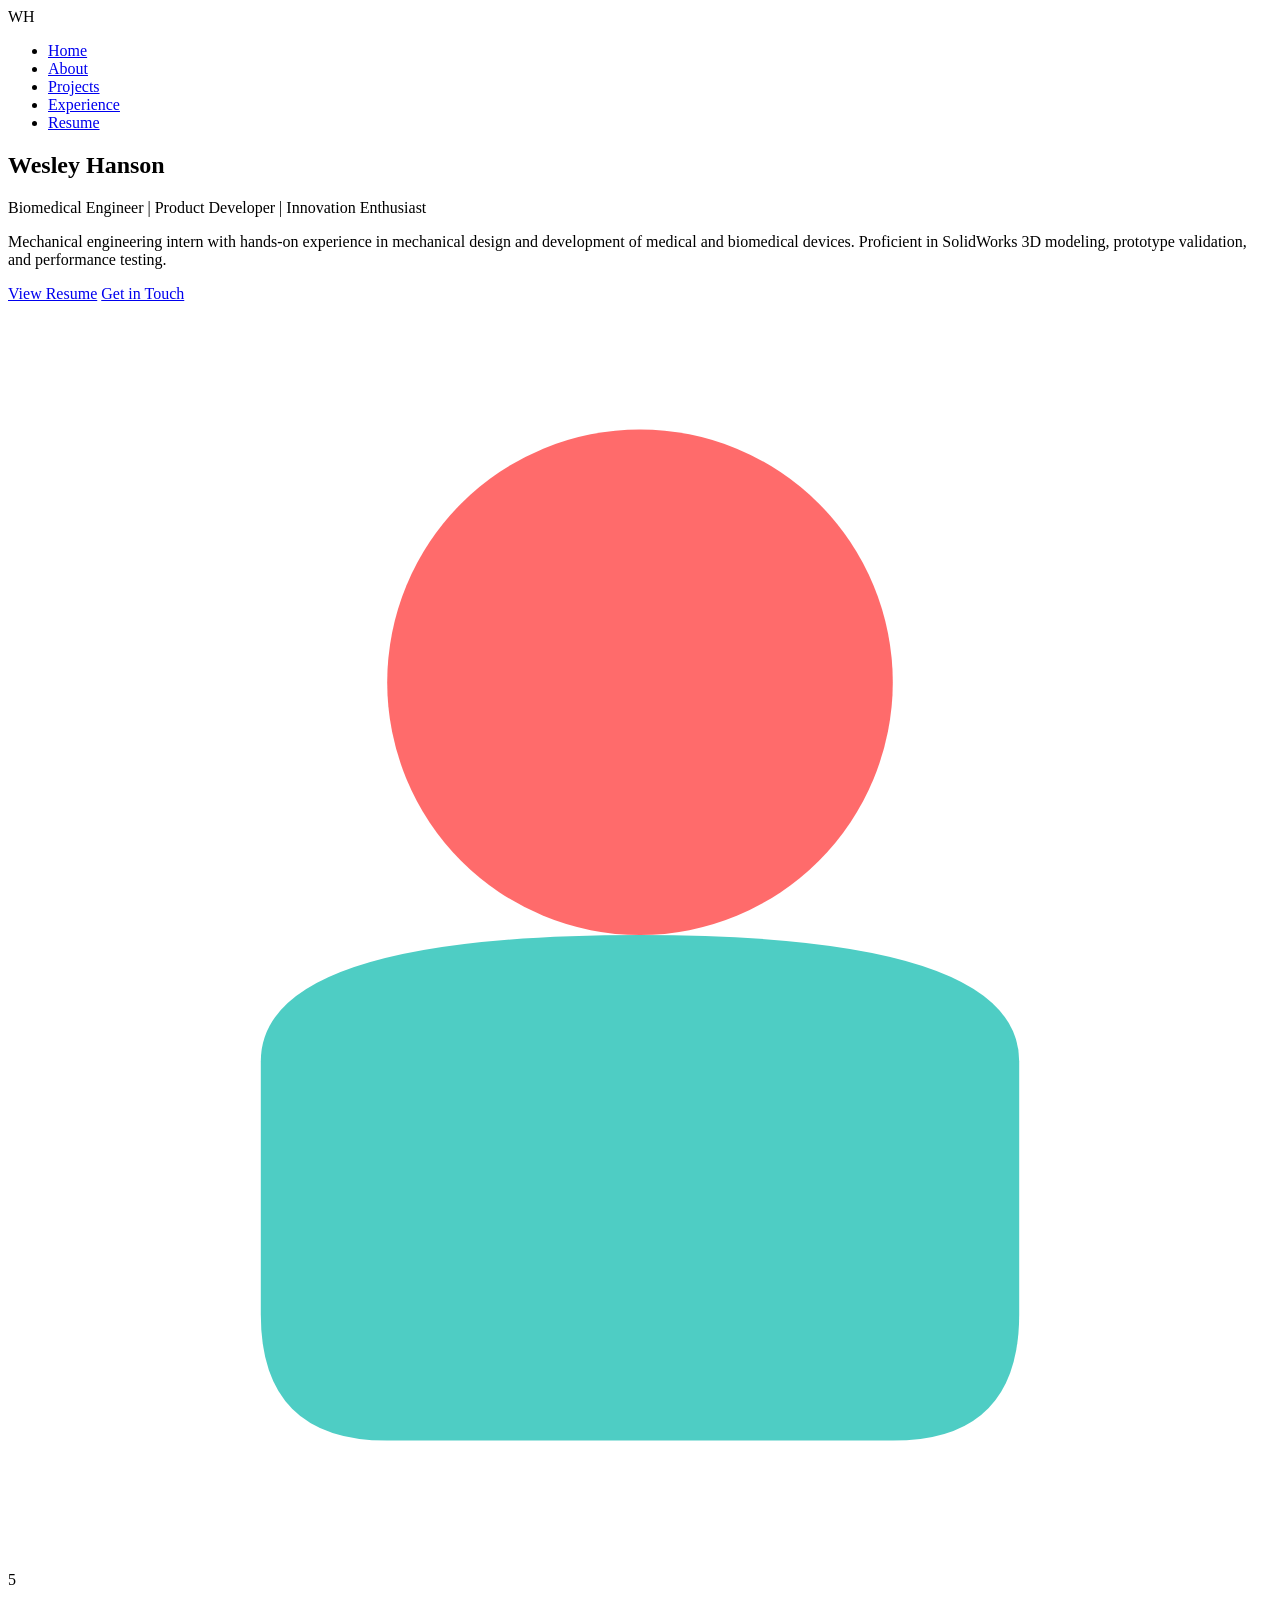
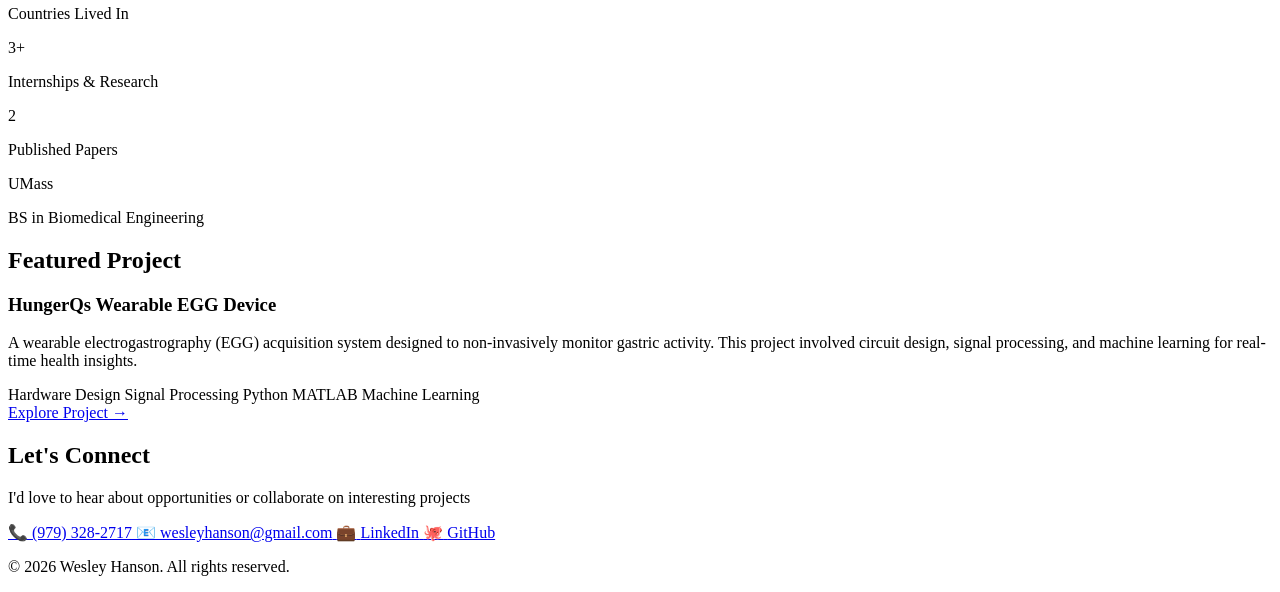
==== index.html @ 4096f437 "Create home page with hero section and featured project" ====
<!DOCTYPE html>
<html lang="en">
<head>
    <meta charset="UTF-8">
    <meta name="viewport" content="width=device-width, initial-scale=1.0">
    <title>Wesley Hanson - Portfolio</title>
    <link rel="stylesheet" href="css/style.css">
</head>
<body>
    <!-- Navigation -->
    <nav class="navbar">
        <div class="container">
            <div class="logo">WH</div>
            <ul class="nav-links">
                <li><a href="index.html" class="active">Home</a></li>
                <li><a href="about.html">About</a></li>
                <li><a href="projects.html">Projects</a></li>
                <li><a href="experience.html">Experience</a></li>
                <li><a href="resume.html">Resume</a></li>
            </ul>
        </div>
    </nav>

    <!-- Hero Section -->
    <section class="hero">
        <div class="container hero-content">
            <div class="hero-text">
                <h1>Wesley Hanson</h1>
                <p class="tagline">Biomedical Engineer | Product Developer | Innovation Enthusiast</p>
                <p class="intro">Mechanical engineering intern with hands-on experience in mechanical design and development of medical and biomedical devices. Proficient in SolidWorks 3D modeling, prototype validation, and performance testing.</p>
                
                <div class="hero-buttons">
                    <a href="resume.html" class="btn btn-primary">View Resume</a>
                    <a href="#contact" class="btn btn-secondary">Get in Touch</a>
                </div>
            </div>
            <div class="hero-image">
                <div class="headshot-placeholder">
                    <svg viewBox="0 0 200 200" xmlns="http://www.w3.org/2000/svg">
                        <circle cx="100" cy="60" r="40" fill="#FF6B6B"/>
                        <path d="M 40 120 Q 40 100 100 100 Q 160 100 160 120 L 160 160 Q 160 180 140 180 L 60 180 Q 40 180 40 160 Z" fill="#4ECDC4"/>
                    </svg>
                </div>
            </div>
        </div>
    </section>

    <!-- Quick Stats -->
    <section class="stats">
        <div class="container">
            <div class="stat-card">
                <div class="stat-number">5</div>
                <p>Countries Lived In</p>
            </div>
            <div class="stat-card">
                <div class="stat-number">3+</div>
                <p>Internships & Research</p>
            </div>
            <div class="stat-card">
                <div class="stat-number">2</div>
                <p>Published Papers</p>
            </div>
            <div class="stat-card">
                <div class="stat-number">UMass</div>
                <p>BS in Biomedical Engineering</p>
            </div>
        </div>
    </section>

    <!-- Featured Project -->
    <section class="featured">
        <div class="container">
            <h2>Featured Project</h2>
            <div class="featured-project">
                <div class="featured-content">
                    <h3>HungerQs Wearable EGG Device</h3>
                    <p>A wearable electrogastrography (EGG) acquisition system designed to non-invasively monitor gastric activity. This project involved circuit design, signal processing, and machine learning for real-time health insights.</p>
                    <div class="tech-stack">
                        <span>Hardware Design</span>
                        <span>Signal Processing</span>
                        <span>Python</span>
                        <span>MATLAB</span>
                        <span>Machine Learning</span>
                    </div>
                    <a href="projects.html#hungerqs" class="btn btn-primary">Explore Project →</a>
                </div>
                <div class="featured-image">
                    <div class="image-placeholder gradient-blue"></div>
                </div>
            </div>
        </div>
    </section>

    <!-- Contact Section -->
    <section class="contact" id="contact">
        <div class="container">
            <h2>Let's Connect</h2>
            <p>I'd love to hear about opportunities or collaborate on interesting projects</p>
            
            <div class="contact-info">
                <a href="tel:+19793282717" class="contact-link">
                    <span class="icon">📞</span>
                    <span>(979) 328-2717</span>
                </a>
                <a href="mailto:wesleyhanson@gmail.com" class="contact-link">
                    <span class="icon">📧</span>
                    <span>wesleyhanson@gmail.com</span>
                </a>
                <a href="https://linkedin.com/in/wesleyhanson" class="contact-link" target="_blank">
                    <span class="icon">💼</span>
                    <span>LinkedIn</span>
                </a>
                <a href="https://github.com/wesleyhanson10" class="contact-link" target="_blank">
                    <span class="icon">🐙</span>
                    <span>GitHub</span>
                </a>
            </div>
        </div>
    </section>

    <!-- Footer -->
    <footer class="footer">
        <div class="container">
            <p>&copy; 2026 Wesley Hanson. All rights reserved.</p>
        </div>
    </footer>

    <script src="js/script.js"></script>
</body>
</html>
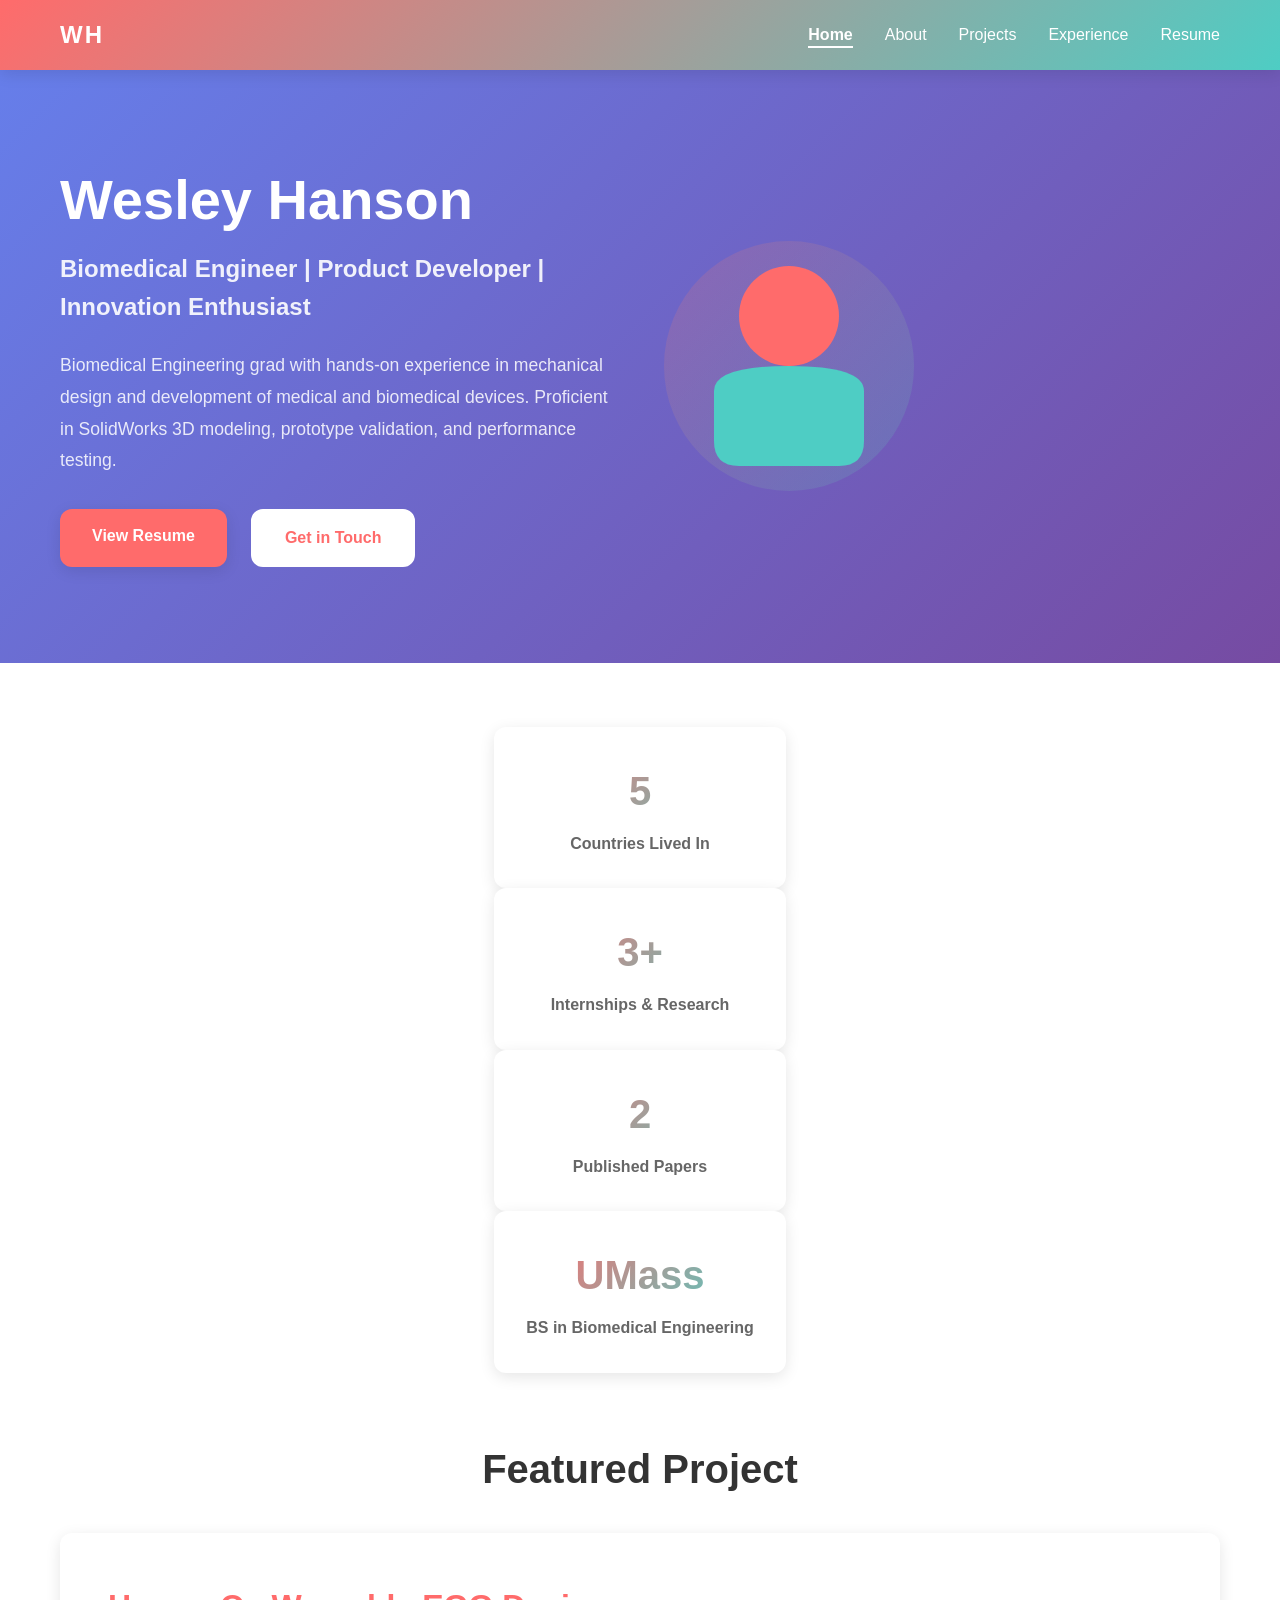
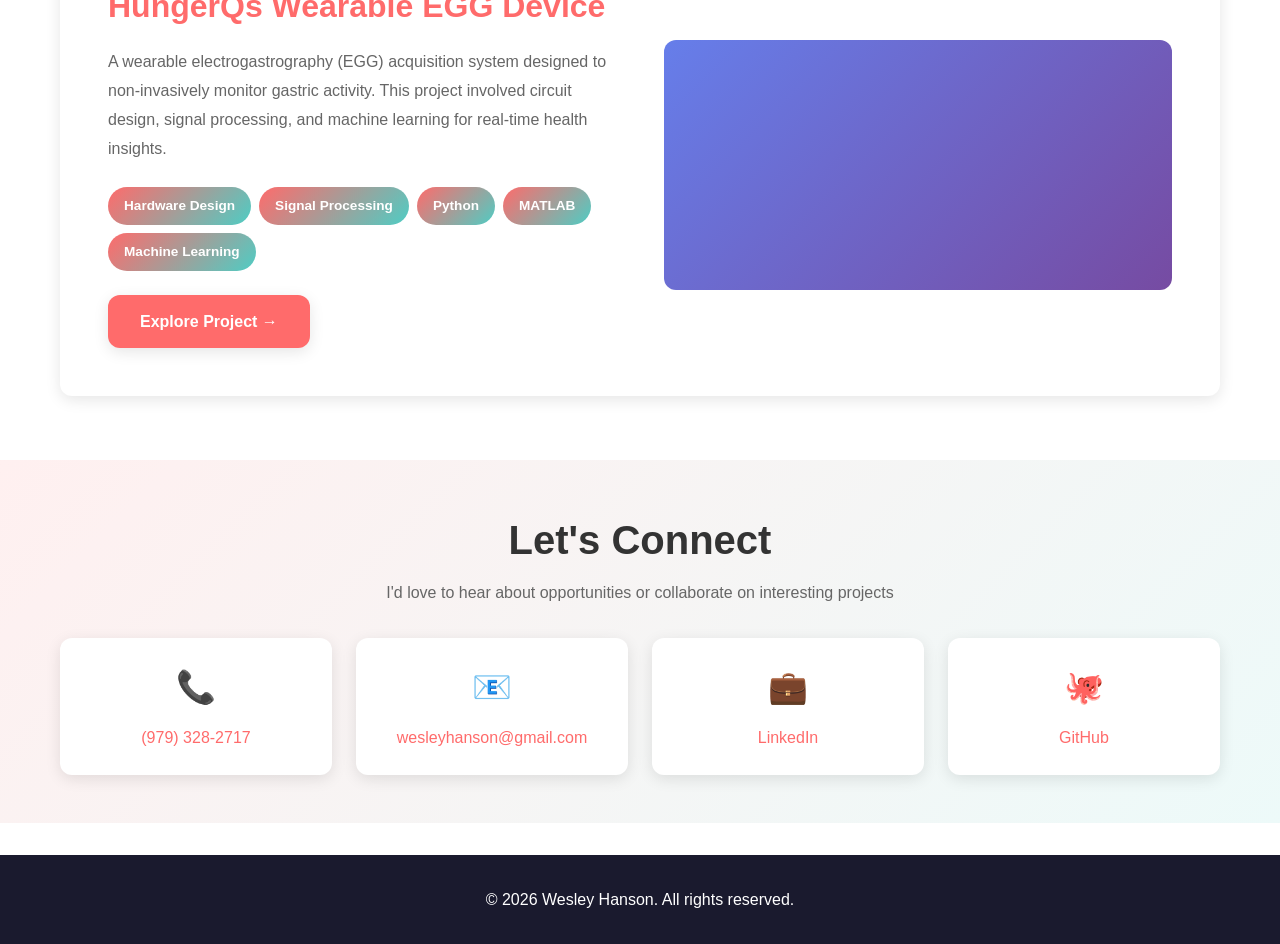
==== commit 8b012685: "Update intro text in index.html" ====
--- a/index.html
+++ b/index.html
@@ -27,7 +27,7 @@
             <div class="hero-text">
                 <h1>Wesley Hanson</h1>
                 <p class="tagline">Biomedical Engineer | Product Developer | Innovation Enthusiast</p>
-                <p class="intro">Mechanical engineering intern with hands-on experience in mechanical design and development of medical and biomedical devices. Proficient in SolidWorks 3D modeling, prototype validation, and performance testing.</p>
+                <p class="intro">Biomedical Engineering grad with hands-on experience in mechanical design and development of medical and biomedical devices. Proficient in SolidWorks 3D modeling, prototype validation, and performance testing.</p>
                 
                 <div class="hero-buttons">
                     <a href="resume.html" class="btn btn-primary">View Resume</a>
@@ -127,4 +127,4 @@
 
     <script src="js/script.js"></script>
 </body>
-</html>+</html>
--- a/css/style.css
+++ b/css/style.css
@@ -0,0 +1,1020 @@
+:root {
+  --primary-color: #FF6B6B;
+  --secondary-color: #4ECDC4;
+  --accent-color: #FFE66D;
+  --dark-bg: #1a1a2e;
+  --light-bg: #f8f9fa;
+  --text-dark: #333;
+  --text-light: #666;
+  --border-radius: 12px;
+  --shadow: 0 4px 15px rgba(0, 0, 0, 0.1);
+  --shadow-hover: 0 8px 25px rgba(0, 0, 0, 0.15);
+}
+
+* {
+  margin: 0;
+  padding: 0;
+  box-sizing: border-box;
+}
+
+html {
+  scroll-behavior: smooth;
+}
+
+body {
+  font-family: 'Segoe UI', Tahoma, Geneva, Verdana, sans-serif;
+  line-height: 1.6;
+  color: var(--text-dark);
+  background-color: #fff;
+}
+
+.container {
+  max-width: 1200px;
+  margin: 0 auto;
+  padding: 0 20px;
+}
+
+/* Navigation */
+.navbar {
+  background: linear-gradient(135deg, var(--primary-color), var(--secondary-color));
+  padding: 1rem 0;
+  position: sticky;
+  top: 0;
+  z-index: 1000;
+  box-shadow: var(--shadow);
+}
+
+.navbar .container {
+  display: flex;
+  justify-content: space-between;
+  align-items: center;
+}
+
+.logo {
+  font-size: 1.5rem;
+  font-weight: bold;
+  color: white;
+  letter-spacing: 2px;
+}
+
+.nav-links {
+  display: flex;
+  list-style: none;
+  gap: 2rem;
+}
+
+.nav-links a {
+  color: white;
+  text-decoration: none;
+  font-weight: 500;
+  transition: opacity 0.3s ease;
+  position: relative;
+}
+
+.nav-links a:hover,
+.nav-links a.active {
+  opacity: 1;
+  font-weight: 600;
+}
+
+.nav-links a::after {
+  content: '';
+  position: absolute;
+  bottom: -5px;
+  left: 0;
+  width: 0;
+  height: 2px;
+  background: white;
+  transition: width 0.3s ease;
+}
+
+.nav-links a.active::after {
+  width: 100%;
+}
+
+.nav-links a:hover::after {
+  width: 100%;
+}
+
+/* Hero Section */
+.hero {
+  background: linear-gradient(135deg, #667eea 0%, #764ba2 100%);
+  color: white;
+  padding: 6rem 0;
+  margin-bottom: 4rem;
+}
+
+.hero-content {
+  display: grid;
+  grid-template-columns: 1fr 1fr;
+  gap: 3rem;
+  align-items: center;
+}
+
+.hero-text h1 {
+  font-size: 3.5rem;
+  margin-bottom: 1rem;
+  font-weight: 700;
+  line-height: 1.2;
+}
+
+.tagline {
+  font-size: 1.5rem;
+  color: rgba(255, 255, 255, 0.9);
+  margin-bottom: 1.5rem;
+  font-weight: 600;
+}
+
+.intro {
+  font-size: 1.1rem;
+  color: rgba(255, 255, 255, 0.85);
+  margin-bottom: 2rem;
+  line-height: 1.8;
+}
+
+.hero-buttons {
+  display: flex;
+  gap: 1.5rem;
+  margin-top: 2rem;
+}
+
+.btn {
+  padding: 0.875rem 2rem;
+  border-radius: var(--border-radius);
+  text-decoration: none;
+  font-weight: 600;
+  transition: all 0.3s ease;
+  border: none;
+  cursor: pointer;
+  display: inline-block;
+  text-align: center;
+}
+
+.btn-primary {
+  background: var(--primary-color);
+  color: white;
+  box-shadow: var(--shadow);
+}
+
+.btn-primary:hover {
+  background: #ff5252;
+  transform: translateY(-2px);
+  box-shadow: var(--shadow-hover);
+}
+
+.btn-secondary {
+  background: white;
+  color: var(--primary-color);
+  border: 2px solid white;
+}
+
+.btn-secondary:hover {
+  background: transparent;
+  color: white;
+  transform: translateY(-2px);
+}
+
+.headshot-placeholder {
+  width: 250px;
+  height: 250px;
+  background: linear-gradient(135deg, rgba(255, 107, 107, 0.2), rgba(78, 205, 196, 0.2));
+  border-radius: 50%;
+  display: flex;
+  align-items: center;
+  justify-content: center;
+}
+
+.headshot-placeholder svg {
+  width: 100%;
+  height: 100%;
+}
+
+/* Stats Section */
+.stats {
+  display: grid;
+  grid-template-columns: repeat(auto-fit, minmax(200px, 1fr));
+  gap: 2rem;
+  margin-bottom: 4rem;
+}
+
+.stat-card {
+  background: white;
+  padding: 2rem;
+  border-radius: var(--border-radius);
+  text-align: center;
+  box-shadow: var(--shadow);
+  transition: transform 0.3s ease, box-shadow 0.3s ease;
+}
+
+.stat-card:hover {
+  transform: translateY(-5px);
+  box-shadow: var(--shadow-hover);
+}
+
+.stat-number {
+  font-size: 2.5rem;
+  font-weight: bold;
+  background: linear-gradient(135deg, var(--primary-color), var(--secondary-color));
+  -webkit-background-clip: text;
+  -webkit-text-fill-color: transparent;
+  margin-bottom: 0.5rem;
+}
+
+.stat-card p {
+  color: var(--text-light);
+  font-weight: 600;
+}
+
+/* Featured Section */
+.featured {
+  margin-bottom: 4rem;
+}
+
+.featured h2 {
+  font-size: 2.5rem;
+  margin-bottom: 2rem;
+  text-align: center;
+}
+
+.featured-project {
+  display: grid;
+  grid-template-columns: 1fr 1fr;
+  gap: 3rem;
+  align-items: center;
+  background: white;
+  padding: 3rem;
+  border-radius: var(--border-radius);
+  box-shadow: var(--shadow);
+}
+
+.featured-content h3 {
+  font-size: 2rem;
+  margin-bottom: 1rem;
+  color: var(--primary-color);
+}
+
+.featured-content p {
+  color: var(--text-light);
+  margin-bottom: 1.5rem;
+  line-height: 1.8;
+}
+
+.tech-stack {
+  display: flex;
+  flex-wrap: wrap;
+  gap: 0.5rem;
+  margin-bottom: 1.5rem;
+}
+
+.tech-stack span {
+  background: linear-gradient(135deg, var(--primary-color), var(--secondary-color));
+  color: white;
+  padding: 0.5rem 1rem;
+  border-radius: 20px;
+  font-size: 0.85rem;
+  font-weight: 600;
+}
+
+.image-placeholder {
+  min-height: 250px;
+  border-radius: var(--border-radius);
+  display: flex;
+  align-items: center;
+  justify-content: center;
+  color: white;
+  font-weight: 600;
+  font-size: 1.1rem;
+}
+
+.gradient-blue {
+  background: linear-gradient(135deg, #667eea, #764ba2);
+}
+
+.gradient-purple {
+  background: linear-gradient(135deg, #f093fb, #f5576c);
+}
+
+.gradient-pink {
+  background: linear-gradient(135deg, #fa709a, #fee140);
+}
+
+.gradient-orange {
+  background: linear-gradient(135deg, #fa709a, #fee140);
+}
+
+.gradient-green {
+  background: linear-gradient(135deg, #4facfe, #00f2fe);
+}
+
+.gradient-yellow {
+  background: linear-gradient(135deg, #fa709a, #fee140);
+}
+
+/* About Section */
+.about-header {
+  background: linear-gradient(135deg, var(--primary-color), var(--secondary-color));
+  color: white;
+  padding: 4rem 0;
+  text-align: center;
+  margin-bottom: 3rem;
+}
+
+.about-header h1 {
+  font-size: 3rem;
+  margin-bottom: 0.5rem;
+}
+
+.subtitle {
+  font-size: 1.25rem;
+  opacity: 0.95;
+}
+
+.about-content {
+  margin-bottom: 4rem;
+}
+
+.about-grid {
+  display: grid;
+  grid-template-columns: 2fr 1fr;
+  gap: 3rem;
+}
+
+.about-text h2 {
+  font-size: 2.5rem;
+  margin-bottom: 1.5rem;
+  color: var(--primary-color);
+}
+
+.about-text h3 {
+  font-size: 1.5rem;
+  margin-top: 2rem;
+  margin-bottom: 1rem;
+  color: var(--secondary-color);
+}
+
+.expertise-list {
+  list-style: none;
+  margin-bottom: 1.5rem;
+}
+
+.expertise-list li {
+  padding: 0.75rem 0;
+  border-bottom: 1px solid #eee;
+  color: var(--text-light);
+}
+
+.about-sidebar {
+  background: linear-gradient(135deg, rgba(255, 107, 107, 0.1), rgba(78, 205, 196, 0.1));
+  padding: 2rem;
+  border-radius: var(--border-radius);
+  height: fit-content;
+}
+
+.skill-category h4 {
+  margin-bottom: 1rem;
+  color: var(--primary-color);
+}
+
+.skill-tags {
+  display: flex;
+  flex-wrap: wrap;
+  gap: 0.75rem;
+}
+
+.tag {
+  background: white;
+  border: 2px solid var(--secondary-color);
+  color: var(--secondary-color);
+  padding: 0.5rem 1rem;
+  border-radius: 20px;
+  font-size: 0.85rem;
+  font-weight: 600;
+}
+
+/* Global Upbringing */
+.global-upbringing {
+  margin-bottom: 4rem;
+}
+
+.global-upbringing h2 {
+  text-align: center;
+  font-size: 2.5rem;
+  margin-bottom: 1rem;
+}
+
+.section-intro {
+  text-align: center;
+  color: var(--text-light);
+  margin-bottom: 2rem;
+  font-size: 1.1rem;
+}
+
+.countries-grid {
+  display: grid;
+  grid-template-columns: repeat(auto-fit, minmax(200px, 1fr));
+  gap: 2rem;
+  margin-bottom: 2rem;
+}
+
+.country-card {
+  background: white;
+  padding: 2rem;
+  border-radius: var(--border-radius);
+  text-align: center;
+  box-shadow: var(--shadow);
+  transition: transform 0.3s ease;
+}
+
+.country-card:hover {
+  transform: translateY(-5px);
+}
+
+.country-icon {
+  font-size: 3rem;
+  margin-bottom: 1rem;
+}
+
+.country-card h3 {
+  font-size: 1.25rem;
+  margin-bottom: 0.5rem;
+  color: var(--primary-color);
+}
+
+.country-card p {
+  color: var(--text-light);
+}
+
+.global-reflection {
+  background: linear-gradient(135deg, rgba(255, 107, 107, 0.1), rgba(78, 205, 196, 0.1));
+  padding: 2rem;
+  border-radius: var(--border-radius);
+  text-align: center;
+  color: var(--text-dark);
+}
+
+.global-reflection p {
+  font-size: 1.1rem;
+  line-height: 1.8;
+}
+
+/* Personal Interests */
+.personal-interests {
+  margin-bottom: 4rem;
+}
+
+.personal-interests h2 {
+  text-align: center;
+  font-size: 2.5rem;
+  margin-bottom: 2rem;
+}
+
+.interests-grid {
+  display: grid;
+  grid-template-columns: repeat(auto-fit, minmax(250px, 1fr));
+  gap: 2rem;
+}
+
+.interest-card {
+  background: white;
+  padding: 2rem;
+  border-radius: var(--border-radius);
+  text-align: center;
+  box-shadow: var(--shadow);
+  transition: all 0.3s ease;
+}
+
+.interest-card:hover {
+  transform: translateY(-8px);
+  box-shadow: var(--shadow-hover);
+}
+
+.interest-icon {
+  font-size: 3rem;
+  margin-bottom: 1rem;
+}
+
+.interest-card h3 {
+  color: var(--primary-color);
+  margin-bottom: 0.75rem;
+}
+
+.interest-card p {
+  color: var(--text-light);
+}
+
+/* Projects Section */
+.projects-header {
+  background: linear-gradient(135deg, var(--primary-color), var(--secondary-color));
+  color: white;
+  padding: 4rem 0;
+  text-align: center;
+  margin-bottom: 3rem;
+}
+
+.projects-header h1 {
+  font-size: 3rem;
+  margin-bottom: 0.5rem;
+}
+
+.projects-section {
+  margin-bottom: 4rem;
+}
+
+.project-card {
+  background: white;
+  border-radius: var(--border-radius);
+  overflow: hidden;
+  box-shadow: var(--shadow);
+  margin-bottom: 2rem;
+  transition: all 0.3s ease;
+}
+
+.project-card:hover {
+  box-shadow: var(--shadow-hover);
+}
+
+.project-header {
+  background: linear-gradient(135deg, rgba(255, 107, 107, 0.1), rgba(78, 205, 196, 0.1));
+  padding: 2rem;
+  border-bottom: 2px solid var(--primary-color);
+}
+
+.project-header h2 {
+  color: var(--primary-color);
+  margin-bottom: 0.5rem;
+  font-size: 1.75rem;
+}
+
+.project-date {
+  color: var(--text-light);
+  font-size: 0.9rem;
+}
+
+.project-content {
+  padding: 2rem;
+}
+
+.project-overview {
+  margin-bottom: 2rem;
+}
+
+.project-overview h3 {
+  color: var(--secondary-color);
+  margin-bottom: 1rem;
+}
+
+.project-details-grid {
+  display: grid;
+  grid-template-columns: repeat(auto-fit, minmax(250px, 1fr));
+  gap: 1.5rem;
+  margin-bottom: 2rem;
+}
+
+.project-detail {
+  background: #f8f9fa;
+  padding: 1.5rem;
+  border-radius: var(--border-radius);
+  border-left: 4px solid var(--primary-color);
+}
+
+.project-detail h4 {
+  color: var(--primary-color);
+  margin-bottom: 1rem;
+}
+
+.project-detail ul {
+  list-style: none;
+  color: var(--text-light);
+}
+
+.project-detail li {
+  padding: 0.5rem 0;
+  padding-left: 1.5rem;
+  position: relative;
+}
+
+.project-detail li::before {
+  content: '→';
+  position: absolute;
+  left: 0;
+  color: var(--secondary-color);
+  font-weight: bold;
+}
+
+.project-images {
+  display: grid;
+  grid-template-columns: repeat(auto-fit, minmax(200px, 1fr));
+  gap: 1rem;
+  margin-bottom: 2rem;
+}
+
+.project-links {
+  display: flex;
+  gap: 1rem;
+  margin-top: 2rem;
+}
+
+/* Experience Section */
+.experience-header {
+  background: linear-gradient(135deg, var(--primary-color), var(--secondary-color));
+  color: white;
+  padding: 4rem 0;
+  text-align: center;
+  margin-bottom: 3rem;
+}
+
+.experience-header h1 {
+  font-size: 3rem;
+  margin-bottom: 0.5rem;
+}
+
+.timeline-section {
+  margin-bottom: 4rem;
+}
+
+.timeline {
+  position: relative;
+  padding: 2rem 0;
+}
+
+.timeline::before {
+  content: '';
+  position: absolute;
+  left: 50%;
+  transform: translateX(-50%);
+  width: 4px;
+  height: 100%;
+  background: linear-gradient(180deg, var(--primary-color), var(--secondary-color));
+}
+
+.timeline-item {
+  margin-bottom: 3rem;
+  display: grid;
+  grid-template-columns: 1fr 1fr;
+  gap: 2rem;
+  align-items: stretch;
+}
+
+.timeline-item:nth-child(odd) .timeline-content {
+  order: -1;
+}
+
+.timeline-marker {
+  position: absolute;
+  left: 50%;
+  transform: translateX(-50%);
+  width: 20px;
+  height: 20px;
+  background: var(--primary-color);
+  border: 4px solid white;
+  border-radius: 50%;
+  top: 0;
+  z-index: 10;
+  box-shadow: var(--shadow);
+}
+
+.timeline-marker.current {
+  width: 30px;
+  height: 30px;
+  transform: translateX(-50%) translateY(-50%);
+  background: linear-gradient(135deg, var(--primary-color), var(--secondary-color));
+  animation: pulse 2s infinite;
+}
+
+@keyframes pulse {
+  0%, 100% {
+    box-shadow: 0 0 0 0 rgba(255, 107, 107, 0.7);
+  }
+  50% {
+    box-shadow: 0 0 0 10px rgba(255, 107, 107, 0);
+  }
+}
+
+.timeline-content {
+  background: white;
+  padding: 2rem;
+  border-radius: var(--border-radius);
+  box-shadow: var(--shadow);
+}
+
+.timeline-header h3 {
+  color: var(--primary-color);
+  margin-bottom: 0.5rem;
+}
+
+.timeline-date {
+  color: var(--text-light);
+  font-weight: 600;
+  display: block;
+  margin-bottom: 0.25rem;
+}
+
+.timeline-location {
+  color: var(--secondary-color);
+  font-size: 0.9rem;
+  display: block;
+}
+
+.timeline-body {
+  margin-top: 1rem;
+  color: var(--text-light);
+}
+
+.timeline-body ul {
+  list-style: none;
+  margin-top: 1rem;
+}
+
+.timeline-body li {
+  padding: 0.5rem 0;
+  padding-left: 1.5rem;
+  position: relative;
+}
+
+.timeline-body li::before {
+  content: '✓';
+  position: absolute;
+  left: 0;
+  color: var(--secondary-color);
+  font-weight: bold;
+}
+
+.tech-used {
+  background: #f8f9fa;
+  padding: 1rem;
+  border-radius: var(--border-radius);
+  margin-top: 1rem;
+  font-size: 0.9rem;
+}
+
+/* Achievements */
+.achievements {
+  margin-bottom: 4rem;
+}
+
+.achievements h2 {
+  text-align: center;
+  font-size: 2.5rem;
+  margin-bottom: 2rem;
+}
+
+.achievement-grid {
+  display: grid;
+  grid-template-columns: repeat(auto-fit, minmax(250px, 1fr));
+  gap: 2rem;
+}
+
+.achievement-card {
+  background: white;
+  padding: 2rem;
+  border-radius: var(--border-radius);
+  text-align: center;
+  box-shadow: var(--shadow);
+  transition: all 0.3s ease;
+  border-top: 4px solid var(--primary-color);
+}
+
+.achievement-card:hover {
+  transform: translateY(-8px);
+  box-shadow: var(--shadow-hover);
+}
+
+.achievement-card h3 {
+  margin-bottom: 0.75rem;
+  color: var(--primary-color);
+}
+
+.achievement-card p {
+  color: var(--text-light);
+  line-height: 1.6;
+}
+
+/* Resume Section */
+.resume-header {
+  background: linear-gradient(135deg, var(--primary-color), var(--secondary-color));
+  color: white;
+  padding: 4rem 0;
+  text-align: center;
+  margin-bottom: 3rem;
+}
+
+.resume-header h1 {
+  font-size: 3rem;
+  margin-bottom: 0.5rem;
+}
+
+.resume-content {
+  margin-bottom: 4rem;
+}
+
+.resume-section {
+  margin-bottom: 3rem;
+  background: white;
+  padding: 2rem;
+  border-radius: var(--border-radius);
+  box-shadow: var(--shadow);
+}
+
+.resume-section h2 {
+  font-size: 2rem;
+  color: var(--primary-color);
+  margin-bottom: 1rem;
+}
+
+.resume-section h3 {
+  font-size: 1.5rem;
+  color: var(--secondary-color);
+  margin: 1.5rem 0 1rem 0;
+}
+
+.resume-section h4 {
+  color: var(--primary-color);
+  margin: 1rem 0 0.5rem 0;
+}
+
+.contact-details {
+  color: var(--text-light);
+}
+
+.contact-details a {
+  color: var(--primary-color);
+  text-decoration: none;
+}
+
+.contact-details a:hover {
+  text-decoration: underline;
+}
+
+.resume-entry {
+  margin-bottom: 1.5rem;
+}
+
+.entry-header {
+  display: flex;
+  justify-content: space-between;
+  align-items: baseline;
+  margin-bottom: 0.75rem;
+  flex-wrap: wrap;
+  gap: 1rem;
+}
+
+.entry-header h4 {
+  margin: 0;
+}
+
+.date {
+  color: var(--text-light);
+  font-size: 0.9rem;
+  white-space: nowrap;
+}
+
+.resume-section ul {
+  list-style: none;
+  margin-left: 1rem;
+}
+
+.resume-section li {
+  padding: 0.4rem 0;
+  color: var(--text-light);
+  padding-left: 1.5rem;
+  position: relative;
+}
+
+.resume-section li::before {
+  content: '•';
+  position: absolute;
+  left: 0;
+  color: var(--secondary-color);
+  font-weight: bold;
+}
+
+.skill-category {
+  margin-bottom: 1.5rem;
+}
+
+.skill-category h4 {
+  color: var(--primary-color);
+  margin-bottom: 0.5rem;
+}
+
+.skill-category p {
+  color: var(--text-light);
+  line-height: 1.7;
+}
+
+/* Contact Section */
+.contact {
+  background: linear-gradient(135deg, rgba(255, 107, 107, 0.1), rgba(78, 205, 196, 0.1));
+  padding: 3rem 0;
+  margin-bottom: 2rem;
+}
+
+.contact h2 {
+  text-align: center;
+  font-size: 2.5rem;
+  margin-bottom: 0.5rem;
+}
+
+.contact > .container > p {
+  text-align: center;
+  color: var(--text-light);
+  margin-bottom: 2rem;
+}
+
+.contact-info {
+  display: grid;
+  grid-template-columns: repeat(auto-fit, minmax(200px, 1fr));
+  gap: 1.5rem;
+}
+
+.contact-link {
+  background: white;
+  padding: 1.5rem;
+  border-radius: var(--border-radius);
+  text-align: center;
+  text-decoration: none;
+  color: var(--primary-color);
+  box-shadow: var(--shadow);
+  transition: all 0.3s ease;
+  display: flex;
+  flex-direction: column;
+  align-items: center;
+  gap: 0.75rem;
+}
+
+.contact-link:hover {
+  transform: translateY(-5px);
+  box-shadow: var(--shadow-hover);
+  color: var(--secondary-color);
+}
+
+.contact-link .icon {
+  font-size: 2rem;
+}
+
+/* Footer */
+.footer {
+  background: var(--dark-bg);
+  color: white;
+  text-align: center;
+  padding: 2rem 0;
+  margin-top: auto;
+}
+
+/* Responsive Design */
+@media (max-width: 768px) {
+  .hero-content {
+    grid-template-columns: 1fr;
+  }
+
+  .hero-text h1 {
+    font-size: 2.5rem;
+  }
+
+  .tagline {
+    font-size: 1.25rem;
+  }
+
+  .hero-buttons {
+    flex-direction: column;
+    width: 100%;
+  }
+
+  .hero-buttons .btn {
+    width: 100%;
+  }
+
+  .nav-links {
+    gap: 1rem;
+    font-size: 0.9rem;
+  }
+
+  .featured-project {
+    grid-template-columns: 1fr;
+  }
+
+  .about-grid {
+    grid-template-columns: 1fr;
+  }
+
+  .timeline::before {
+    display: none;
+  }
+
+  .timeline-item {
+    grid-template-columns: 1fr;
+  }
+
+  .timeline-item:nth-child(odd) .timeline-content {
+    order: 0;
+  }
+
+  .timeline-marker {
+    display: none;
+  }
+
+  .timeline-content {
+    border-left: 4px solid var(--primary-color);
+    padding-left: 1.5rem;
+  }
+}
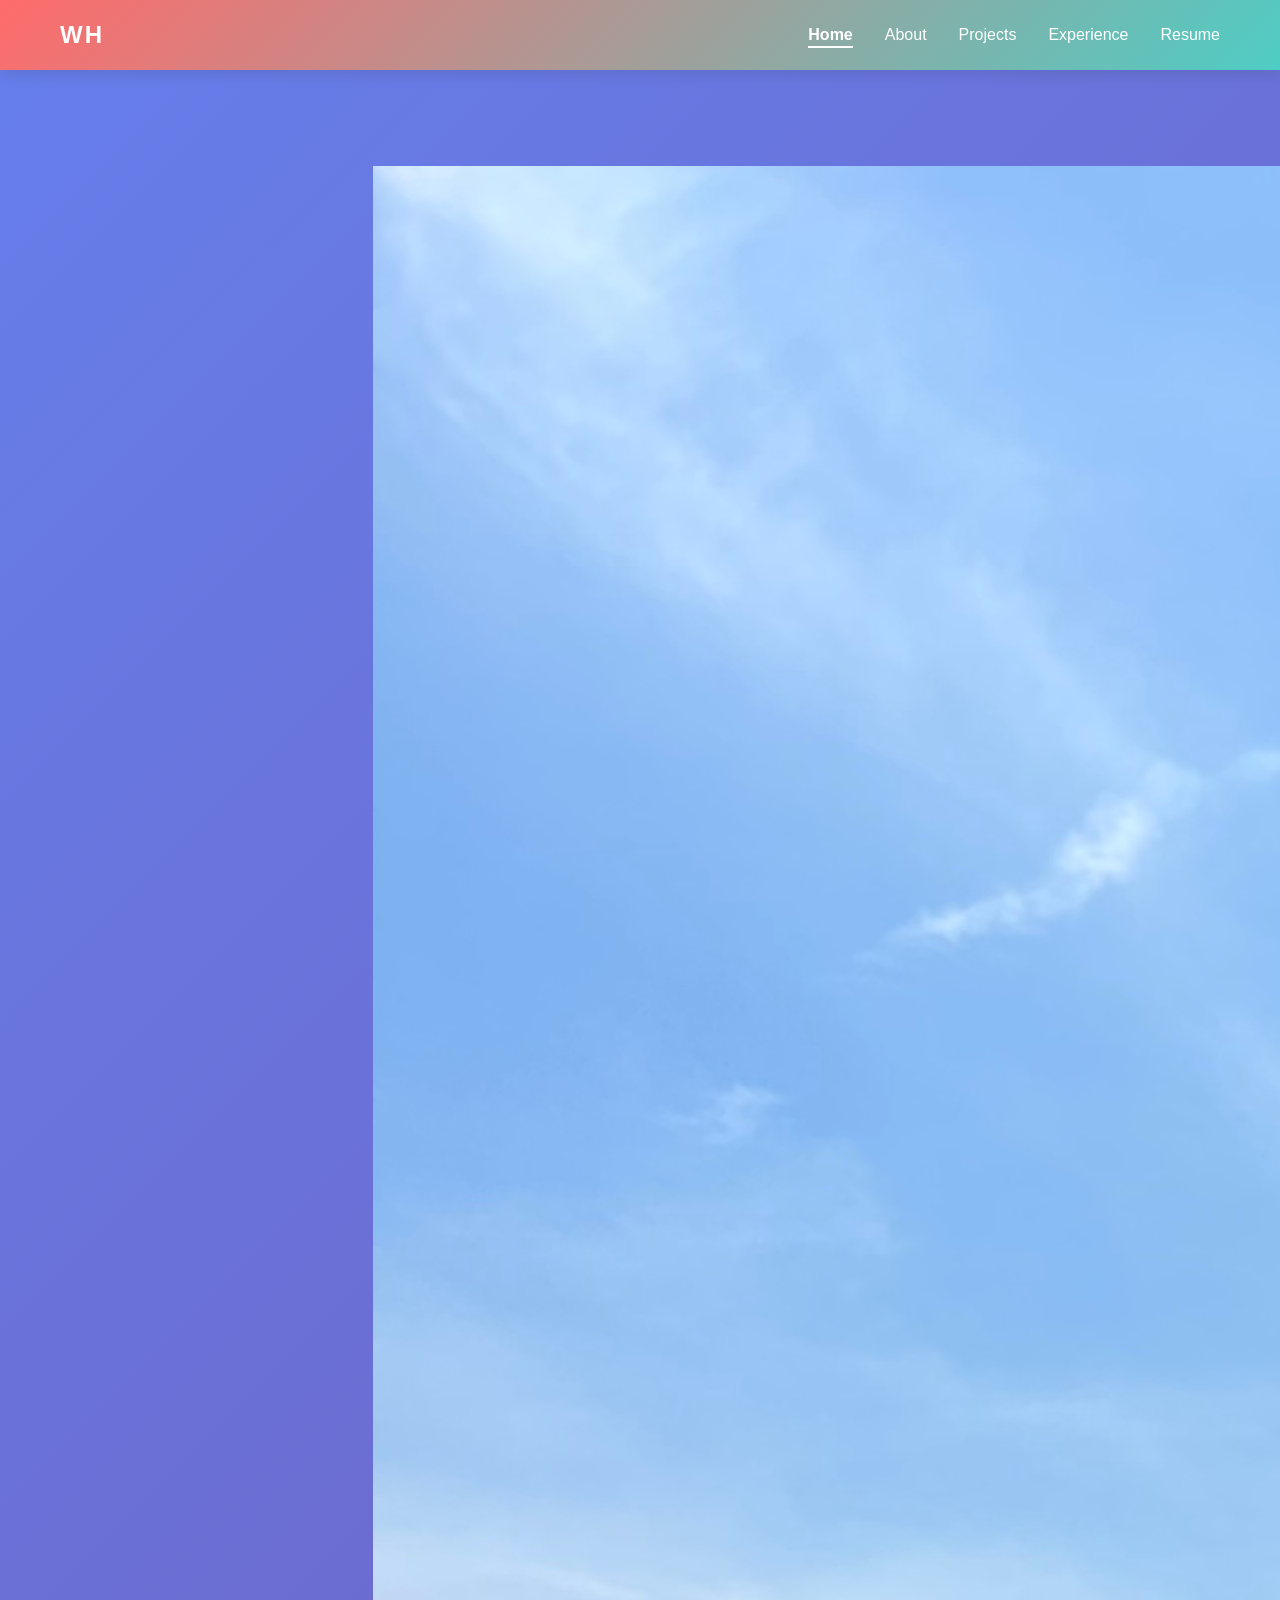
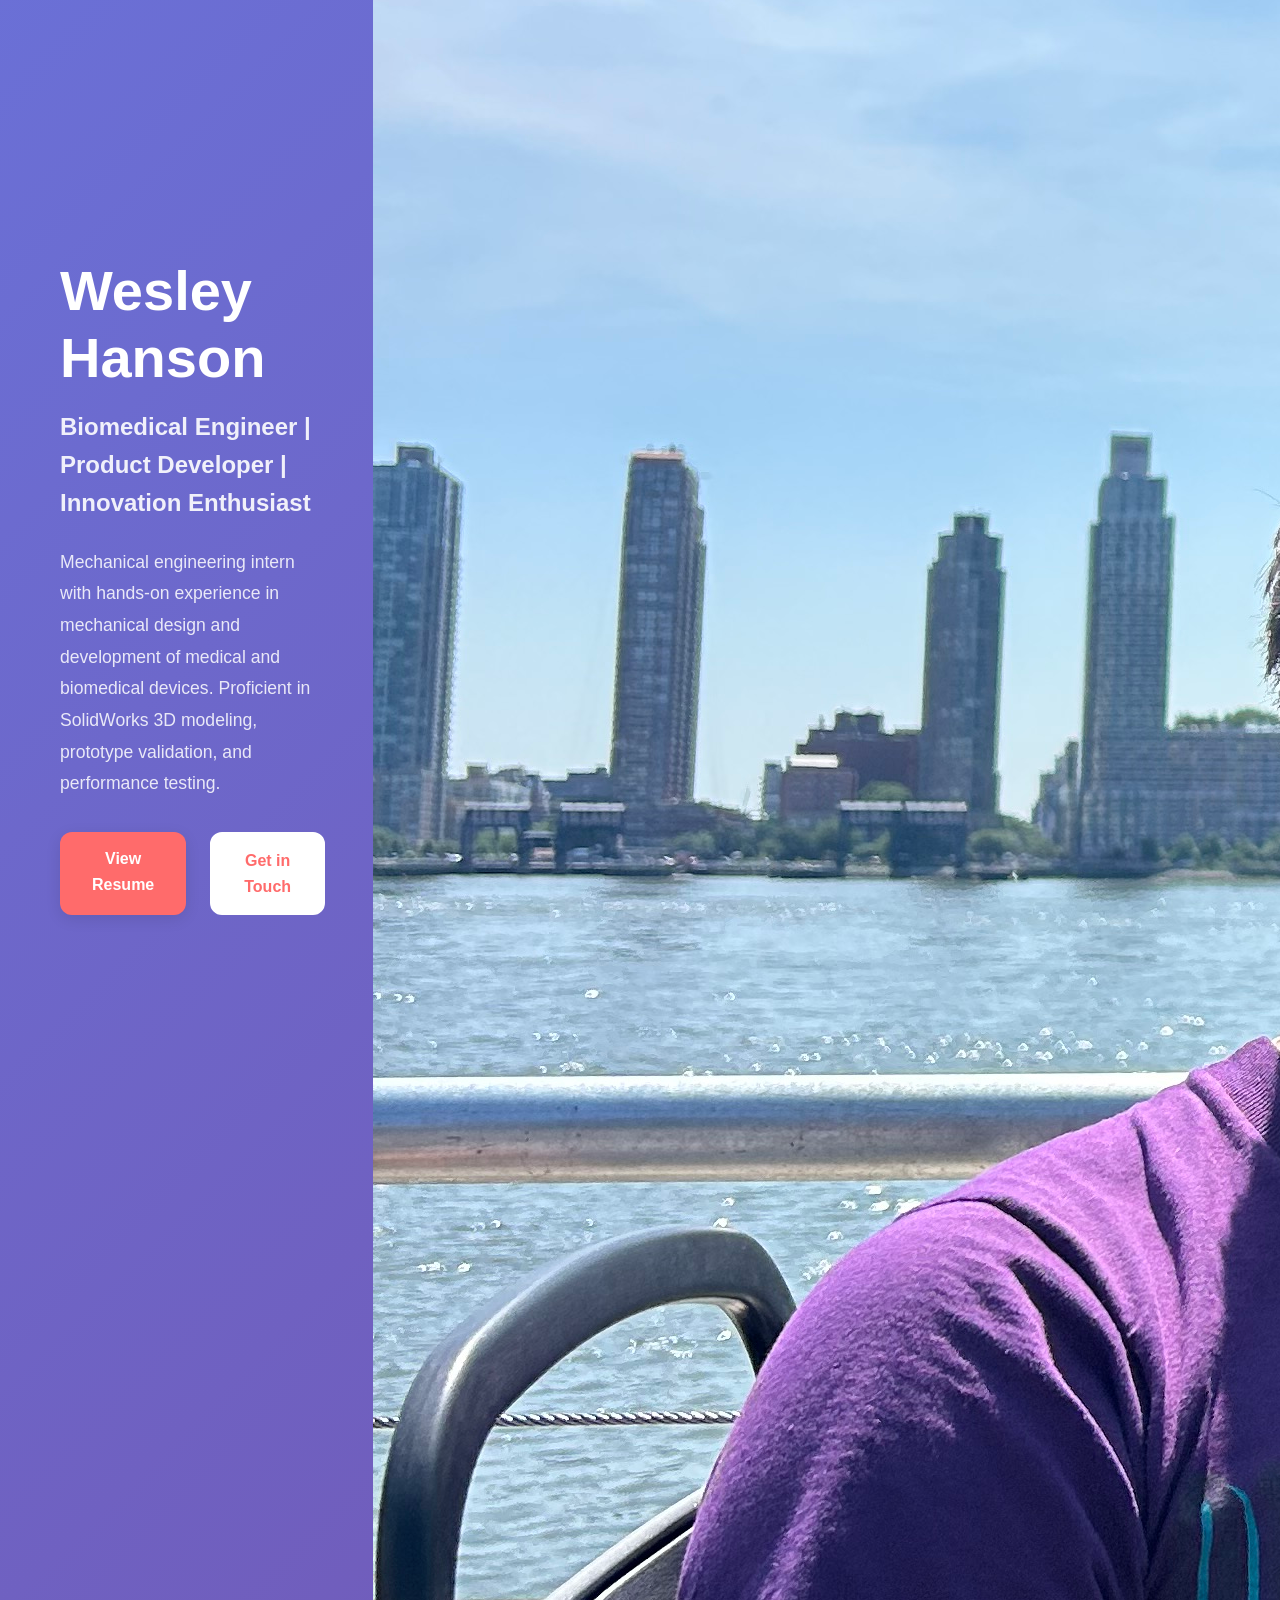
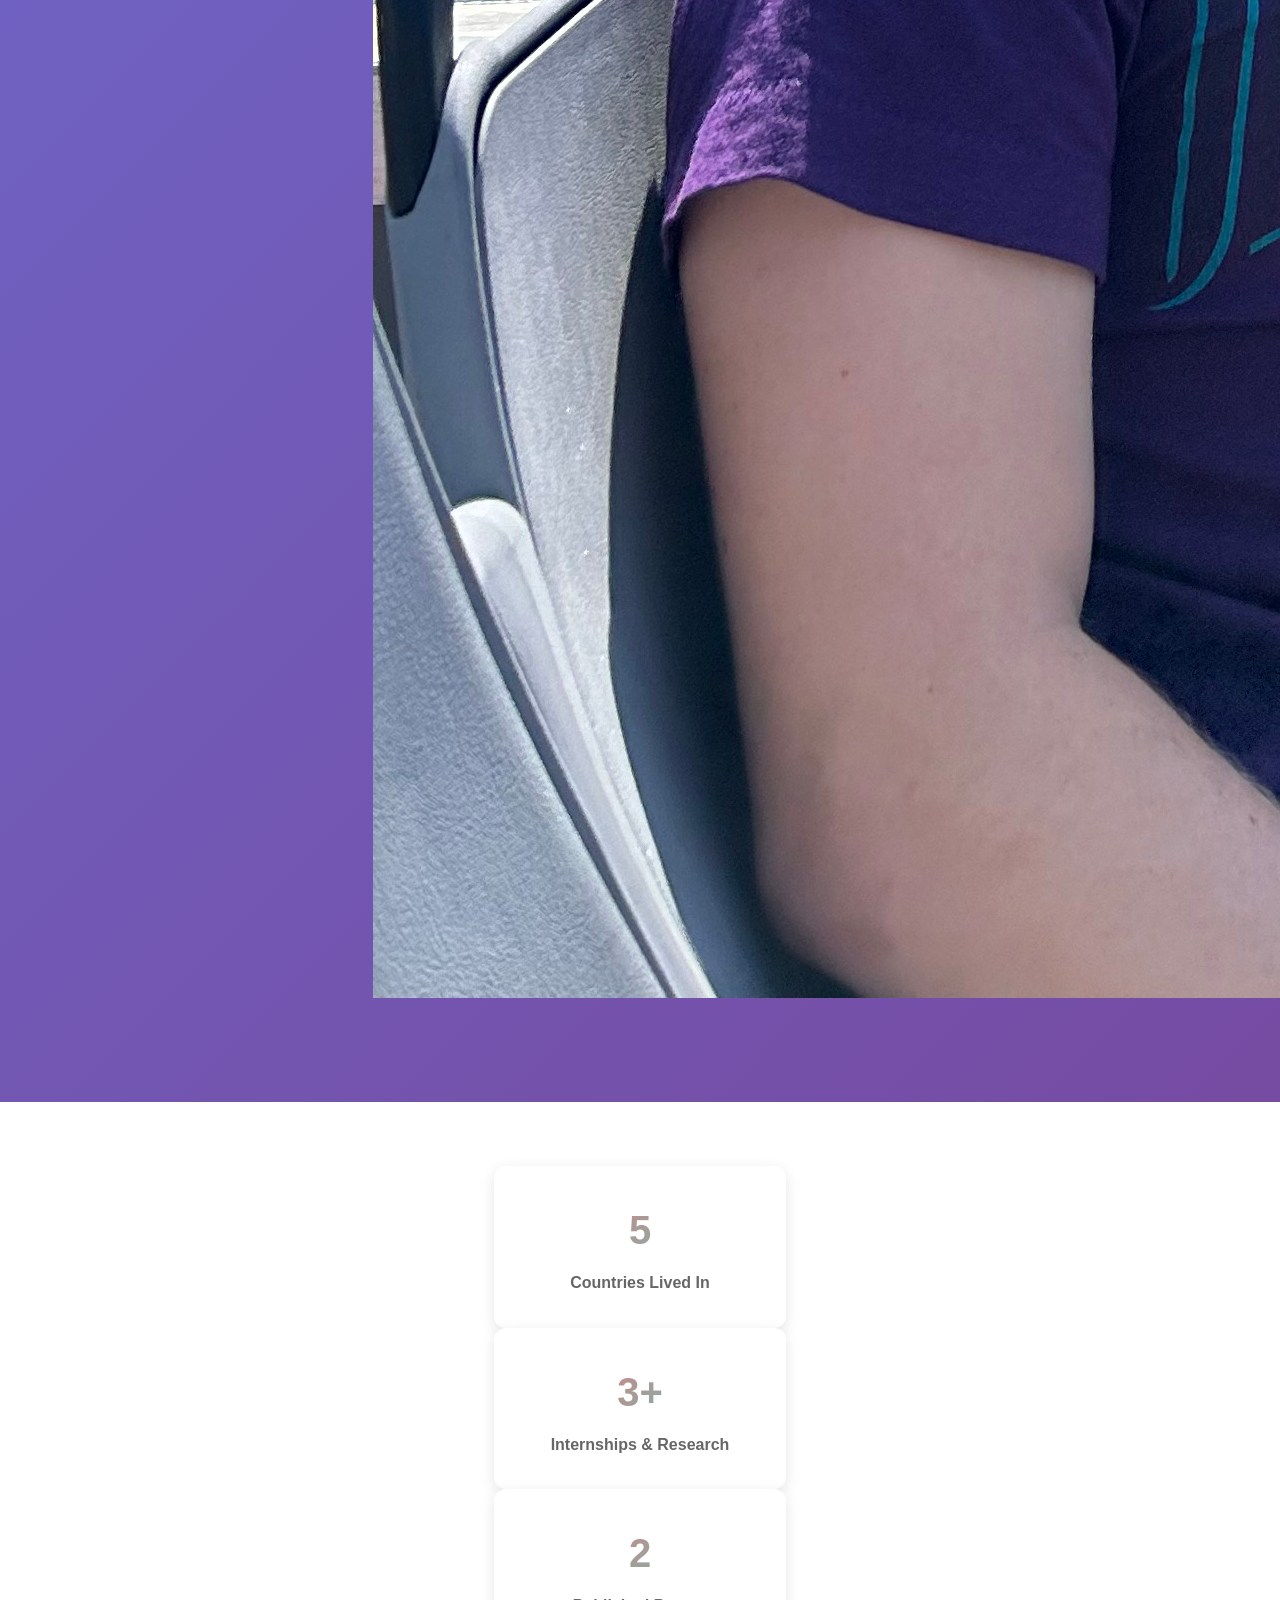
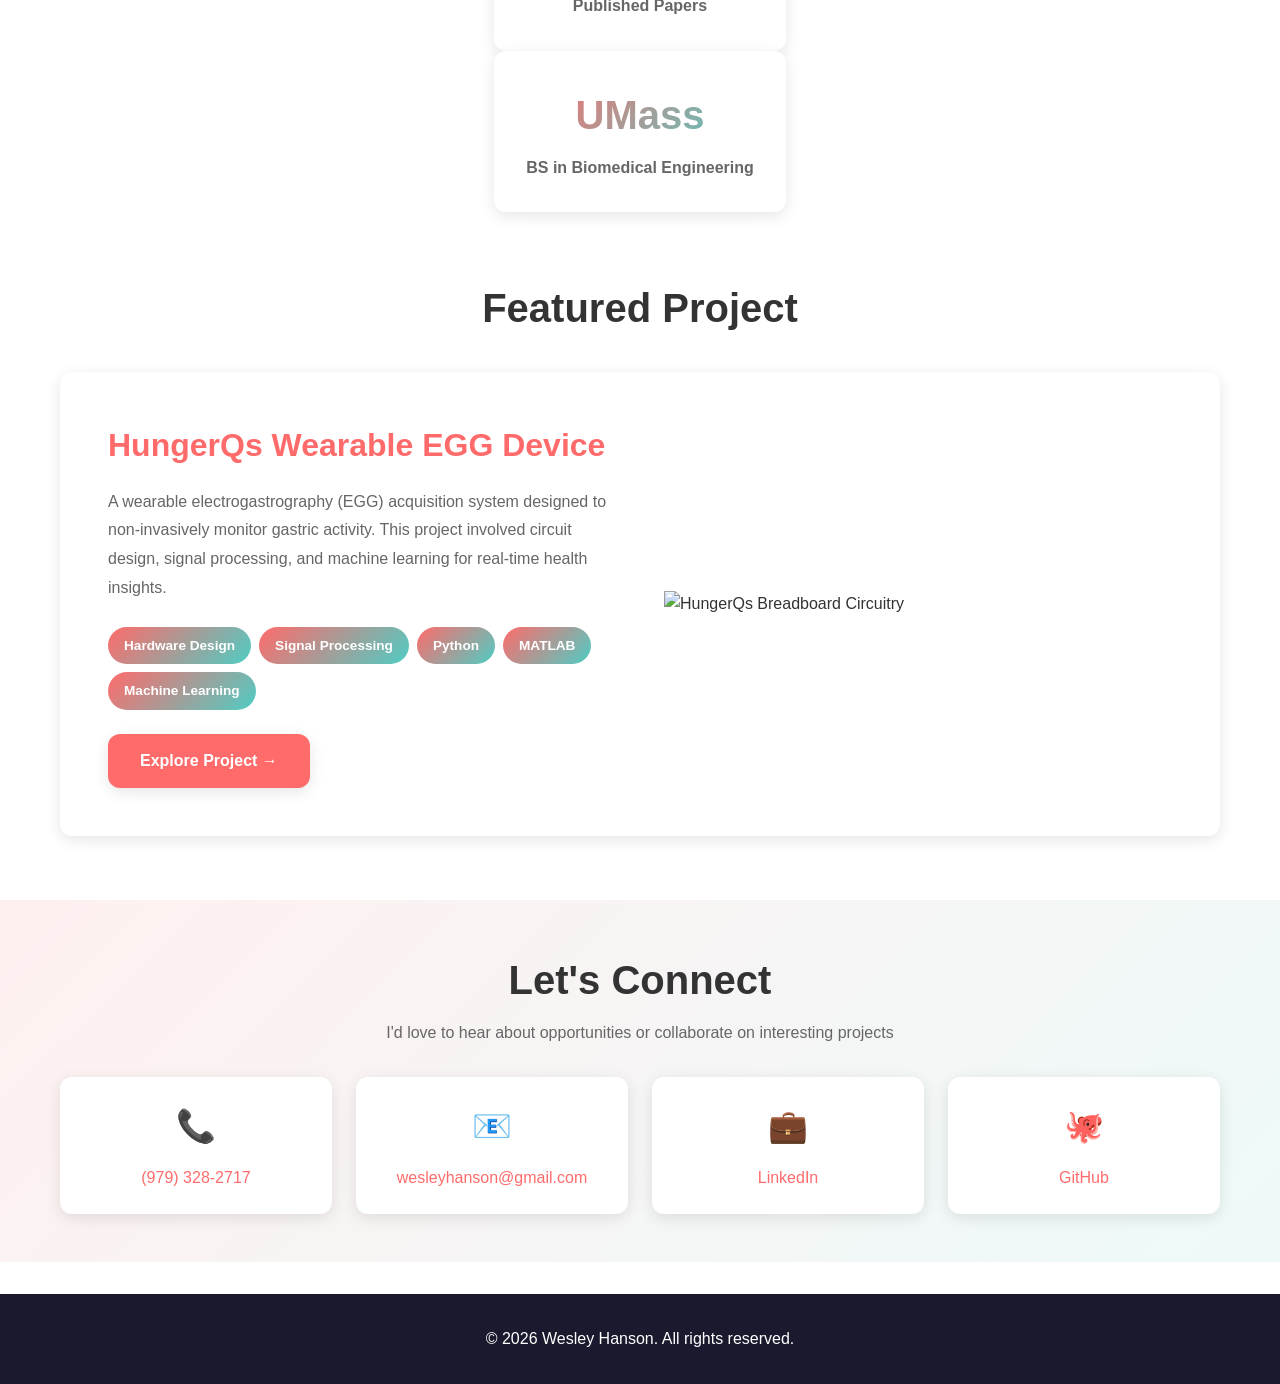
==== commit 898cf8db: "Update portfolio with correct countries/locations and add project images" ====
--- a/index.html
+++ b/index.html
@@ -27,7 +27,7 @@
             <div class="hero-text">
                 <h1>Wesley Hanson</h1>
                 <p class="tagline">Biomedical Engineer | Product Developer | Innovation Enthusiast</p>
-                <p class="intro">Biomedical Engineering grad with hands-on experience in mechanical design and development of medical and biomedical devices. Proficient in SolidWorks 3D modeling, prototype validation, and performance testing.</p>
+                <p class="intro">Mechanical engineering intern with hands-on experience in mechanical design and development of medical and biomedical devices. Proficient in SolidWorks 3D modeling, prototype validation, and performance testing.</p>
                 
                 <div class="hero-buttons">
                     <a href="resume.html" class="btn btn-primary">View Resume</a>
@@ -35,12 +35,7 @@
                 </div>
             </div>
             <div class="hero-image">
-                <div class="headshot-placeholder">
-                    <svg viewBox="0 0 200 200" xmlns="http://www.w3.org/2000/svg">
-                        <circle cx="100" cy="60" r="40" fill="#FF6B6B"/>
-                        <path d="M 40 120 Q 40 100 100 100 Q 160 100 160 120 L 160 160 Q 160 180 140 180 L 60 180 Q 40 180 40 160 Z" fill="#4ECDC4"/>
-                    </svg>
-                </div>
+                <img src="assets/IMG_8498.jpeg" alt="Wesley Hanson - Professional Headshot" class="headshot-image">
             </div>
         </div>
     </section>
@@ -85,7 +80,7 @@
                     <a href="projects.html#hungerqs" class="btn btn-primary">Explore Project →</a>
                 </div>
                 <div class="featured-image">
-                    <div class="image-placeholder gradient-blue"></div>
+                    <img src="assets/IMG_0682%20(1).jpeg" alt="HungerQs Breadboard Circuitry" class="featured-img">
                 </div>
             </div>
         </div>
@@ -127,4 +122,4 @@
 
     <script src="js/script.js"></script>
 </body>
-</html>
+</html>
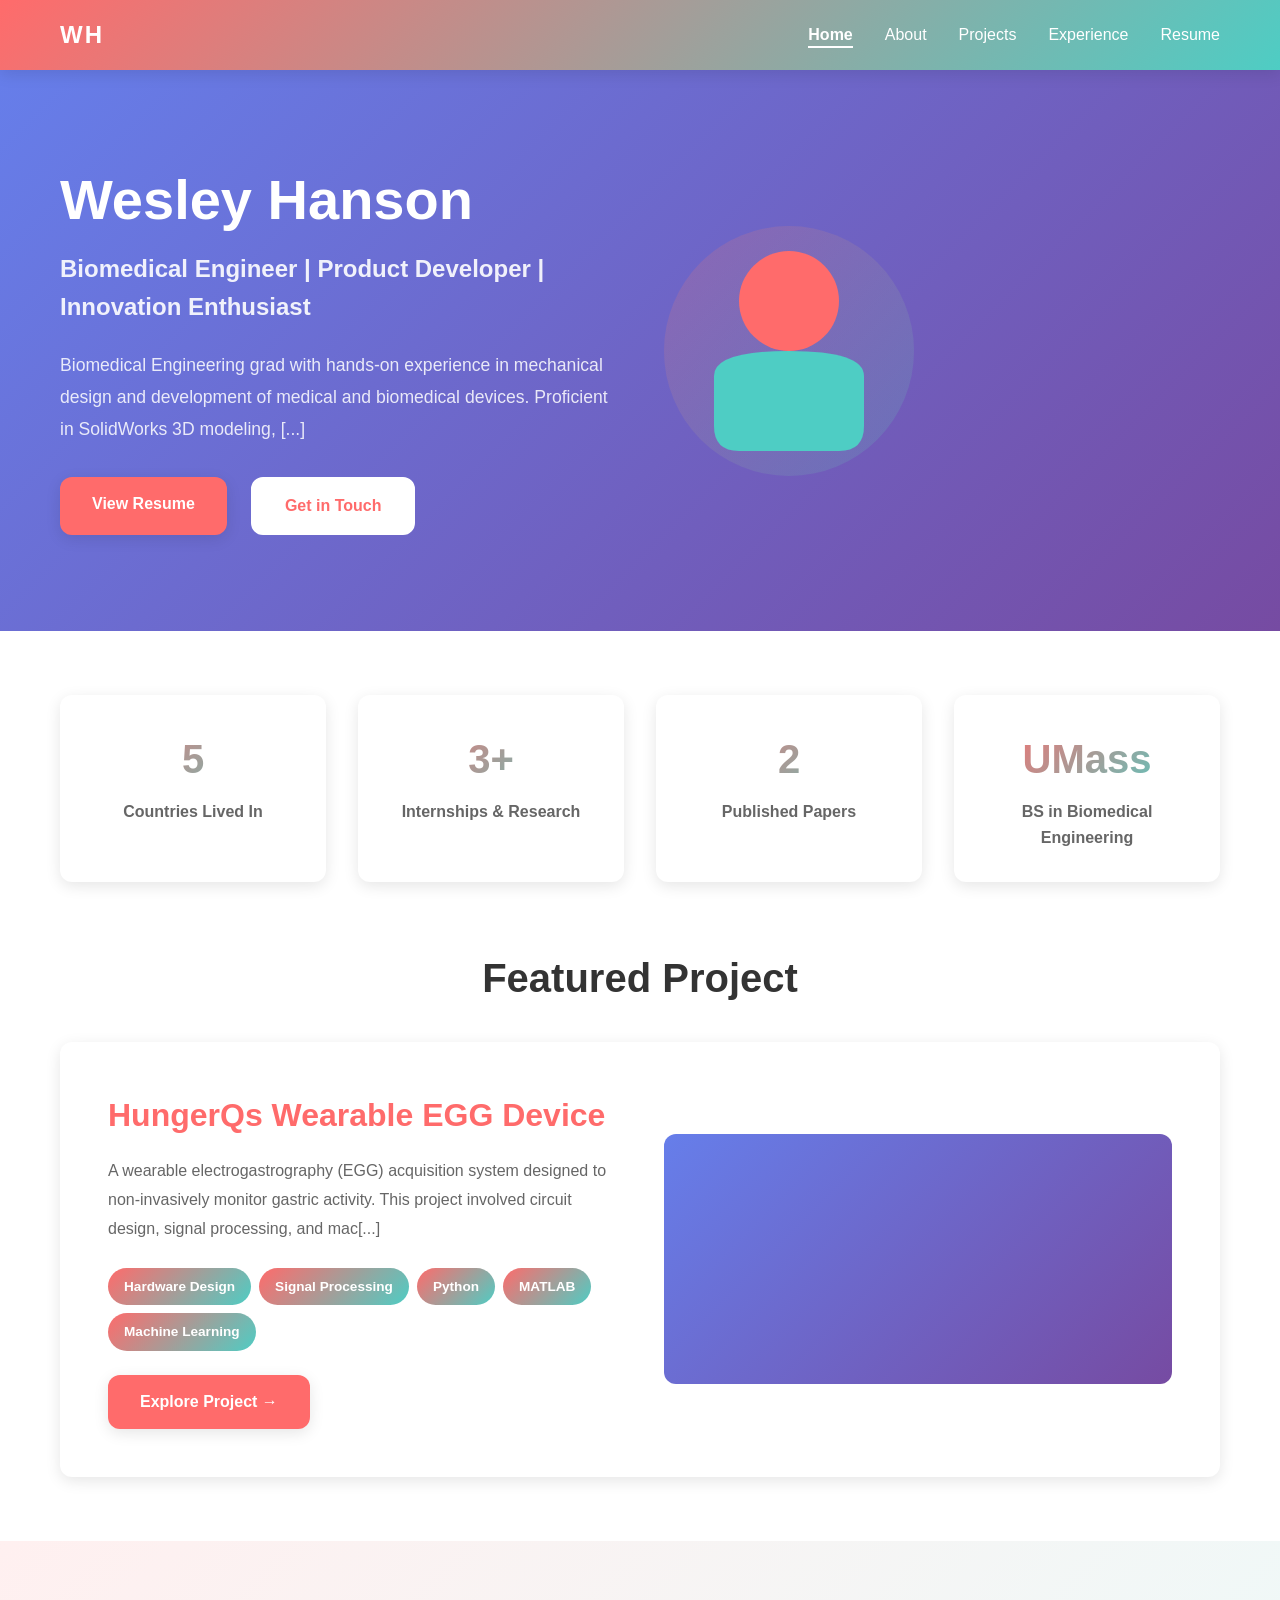
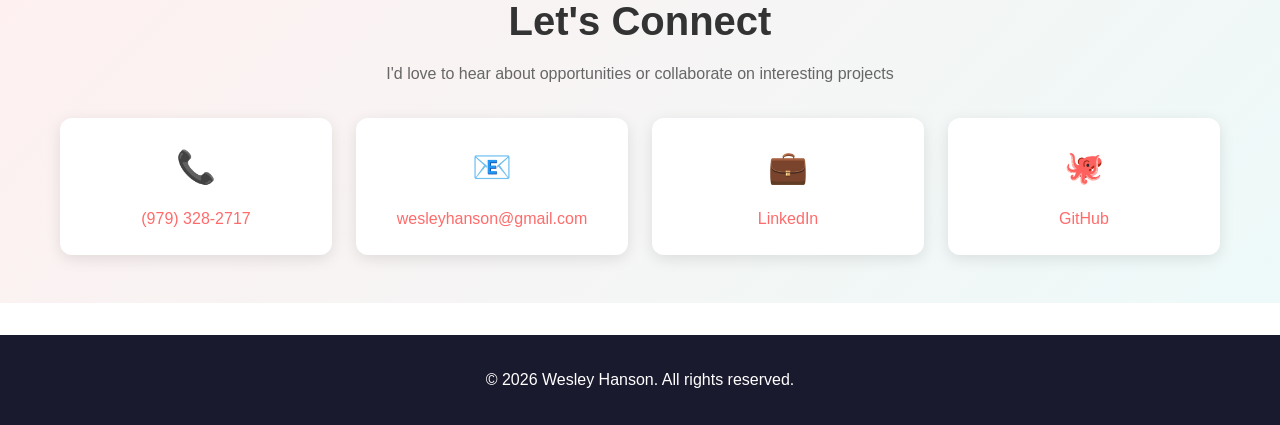
==== commit ae2a33bf: "Fix stats section layout by wrapping in container and renaming section class" ====
--- a/index.html
+++ b/index.html
@@ -27,7 +27,7 @@
             <div class="hero-text">
                 <h1>Wesley Hanson</h1>
                 <p class="tagline">Biomedical Engineer | Product Developer | Innovation Enthusiast</p>
-                <p class="intro">Mechanical engineering intern with hands-on experience in mechanical design and development of medical and biomedical devices. Proficient in SolidWorks 3D modeling, prototype validation, and performance testing.</p>
+                <p class="intro">Biomedical Engineering grad with hands-on experience in mechanical design and development of medical and biomedical devices. Proficient in SolidWorks 3D modeling, [...]
                 
                 <div class="hero-buttons">
                     <a href="resume.html" class="btn btn-primary">View Resume</a>
@@ -35,29 +35,36 @@
                 </div>
             </div>
             <div class="hero-image">
-                <img src="assets/IMG_8498.jpeg" alt="Wesley Hanson - Professional Headshot" class="headshot-image">
+                <div class="headshot-placeholder">
+                    <svg viewBox="0 0 200 200" xmlns="http://www.w3.org/2000/svg">
+                        <circle cx="100" cy="60" r="40" fill="#FF6B6B"/>
+                        <path d="M 40 120 Q 40 100 100 100 Q 160 100 160 120 L 160 160 Q 160 180 140 180 L 60 180 Q 40 180 40 160 Z" fill="#4ECDC4"/>
+                    </svg>
+                </div>
             </div>
         </div>
     </section>
 
     <!-- Quick Stats -->
-    <section class="stats">
+    <section class="stats-section">
         <div class="container">
-            <div class="stat-card">
-                <div class="stat-number">5</div>
-                <p>Countries Lived In</p>
-            </div>
-            <div class="stat-card">
-                <div class="stat-number">3+</div>
-                <p>Internships & Research</p>
-            </div>
-            <div class="stat-card">
-                <div class="stat-number">2</div>
-                <p>Published Papers</p>
-            </div>
-            <div class="stat-card">
-                <div class="stat-number">UMass</div>
-                <p>BS in Biomedical Engineering</p>
+            <div class="stats">
+                <div class="stat-card">
+                    <div class="stat-number">5</div>
+                    <p>Countries Lived In</p>
+                </div>
+                <div class="stat-card">
+                    <div class="stat-number">3+</div>
+                    <p>Internships & Research</p>
+                </div>
+                <div class="stat-card">
+                    <div class="stat-number">2</div>
+                    <p>Published Papers</p>
+                </div>
+                <div class="stat-card">
+                    <div class="stat-number">UMass</div>
+                    <p>BS in Biomedical Engineering</p>
+                </div>
             </div>
         </div>
     </section>
@@ -69,7 +76,7 @@
             <div class="featured-project">
                 <div class="featured-content">
                     <h3>HungerQs Wearable EGG Device</h3>
-                    <p>A wearable electrogastrography (EGG) acquisition system designed to non-invasively monitor gastric activity. This project involved circuit design, signal processing, and machine learning for real-time health insights.</p>
+                    <p>A wearable electrogastrography (EGG) acquisition system designed to non-invasively monitor gastric activity. This project involved circuit design, signal processing, and mac[...]
                     <div class="tech-stack">
                         <span>Hardware Design</span>
                         <span>Signal Processing</span>
@@ -80,7 +87,7 @@
                     <a href="projects.html#hungerqs" class="btn btn-primary">Explore Project →</a>
                 </div>
                 <div class="featured-image">
-                    <img src="assets/IMG_0682%20(1).jpeg" alt="HungerQs Breadboard Circuitry" class="featured-img">
+                    <div class="image-placeholder gradient-blue"></div>
                 </div>
             </div>
         </div>
@@ -122,4 +129,4 @@
 
     <script src="js/script.js"></script>
 </body>
-</html>+</html>
--- a/css/style.css
+++ b/css/style.css
@@ -189,12 +189,23 @@
   height: 100%;
 }
 
+/* Headshot Image */
+.headshot-image {
+  max-width: 400px;
+  width: 100%;
+  height: auto;
+  border-radius: 12px;
+  box-shadow: var(--shadow);
+  object-fit: cover;
+}
+
 /* Stats Section */
 .stats {
   display: grid;
-  grid-template-columns: repeat(auto-fit, minmax(200px, 1fr));
+  grid-template-columns: repeat(4, 1fr);
   gap: 2rem;
   margin-bottom: 4rem;
+  width: 100%;
 }
 
 .stat-card {
@@ -273,6 +284,14 @@
   border-radius: 20px;
   font-size: 0.85rem;
   font-weight: 600;
+}
+
+.featured-img {
+  max-width: 100%;
+  height: auto;
+  border-radius: 12px;
+  box-shadow: var(--shadow);
+  object-fit: contain;
 }
 
 .image-placeholder {
@@ -409,6 +428,28 @@
   font-size: 1.1rem;
 }
 
+.world-map-section {
+  text-align: center;
+  margin-bottom: 2rem;
+}
+
+.world-map {
+  max-width: 100%;
+  width: 100%;
+  height: auto;
+  border-radius: var(--border-radius);
+  box-shadow: var(--shadow);
+  display: block;
+  margin: 0 auto 1rem;
+  object-fit: contain;
+}
+
+.map-caption {
+  color: var(--text-light);
+  font-size: 0.95rem;
+  text-align: center;
+}
+
 .countries-grid {
   display: grid;
   grid-template-columns: repeat(auto-fit, minmax(200px, 1fr));
@@ -603,9 +644,18 @@
 
 .project-images {
   display: grid;
-  grid-template-columns: repeat(auto-fit, minmax(200px, 1fr));
+  grid-template-columns: repeat(auto-fit, minmax(150px, 1fr));
   gap: 1rem;
   margin-bottom: 2rem;
+}
+
+.project-img {
+  max-width: 100%;
+  height: auto;
+  border-radius: var(--border-radius);
+  box-shadow: var(--shadow);
+  object-fit: contain;
+  max-height: 250px;
 }
 
 .project-links {
@@ -989,6 +1039,10 @@
     font-size: 0.9rem;
   }
 
+  .stats {
+    grid-template-columns: repeat(2, 1fr);
+  }
+
   .featured-project {
     grid-template-columns: 1fr;
   }
@@ -998,7 +1052,7 @@
   }
 
   .timeline::before {
-    display: none;
+    left: 0;
   }
 
   .timeline-item {
@@ -1009,12 +1063,38 @@
     order: 0;
   }
 
-  .timeline-marker {
-    display: none;
-  }
-
-  .timeline-content {
-    border-left: 4px solid var(--primary-color);
-    padding-left: 1.5rem;
-  }
-}
+  .project-images {
+    grid-template-columns: repeat(auto-fit, minmax(120px, 1fr));
+  }
+
+  .headshot-image {
+    max-width: 300px;
+  }
+}
+
+@media (max-width: 480px) {
+  .hero-text h1 {
+    font-size: 1.75rem;
+  }
+
+  .tagline {
+    font-size: 1rem;
+  }
+
+  .nav-links {
+    flex-direction: column;
+    gap: 0.5rem;
+  }
+
+  .stats {
+    grid-template-columns: 1fr;
+  }
+
+  .project-images {
+    grid-template-columns: 1fr;
+  }
+
+  .headshot-image {
+    max-width: 200px;
+  }
+}
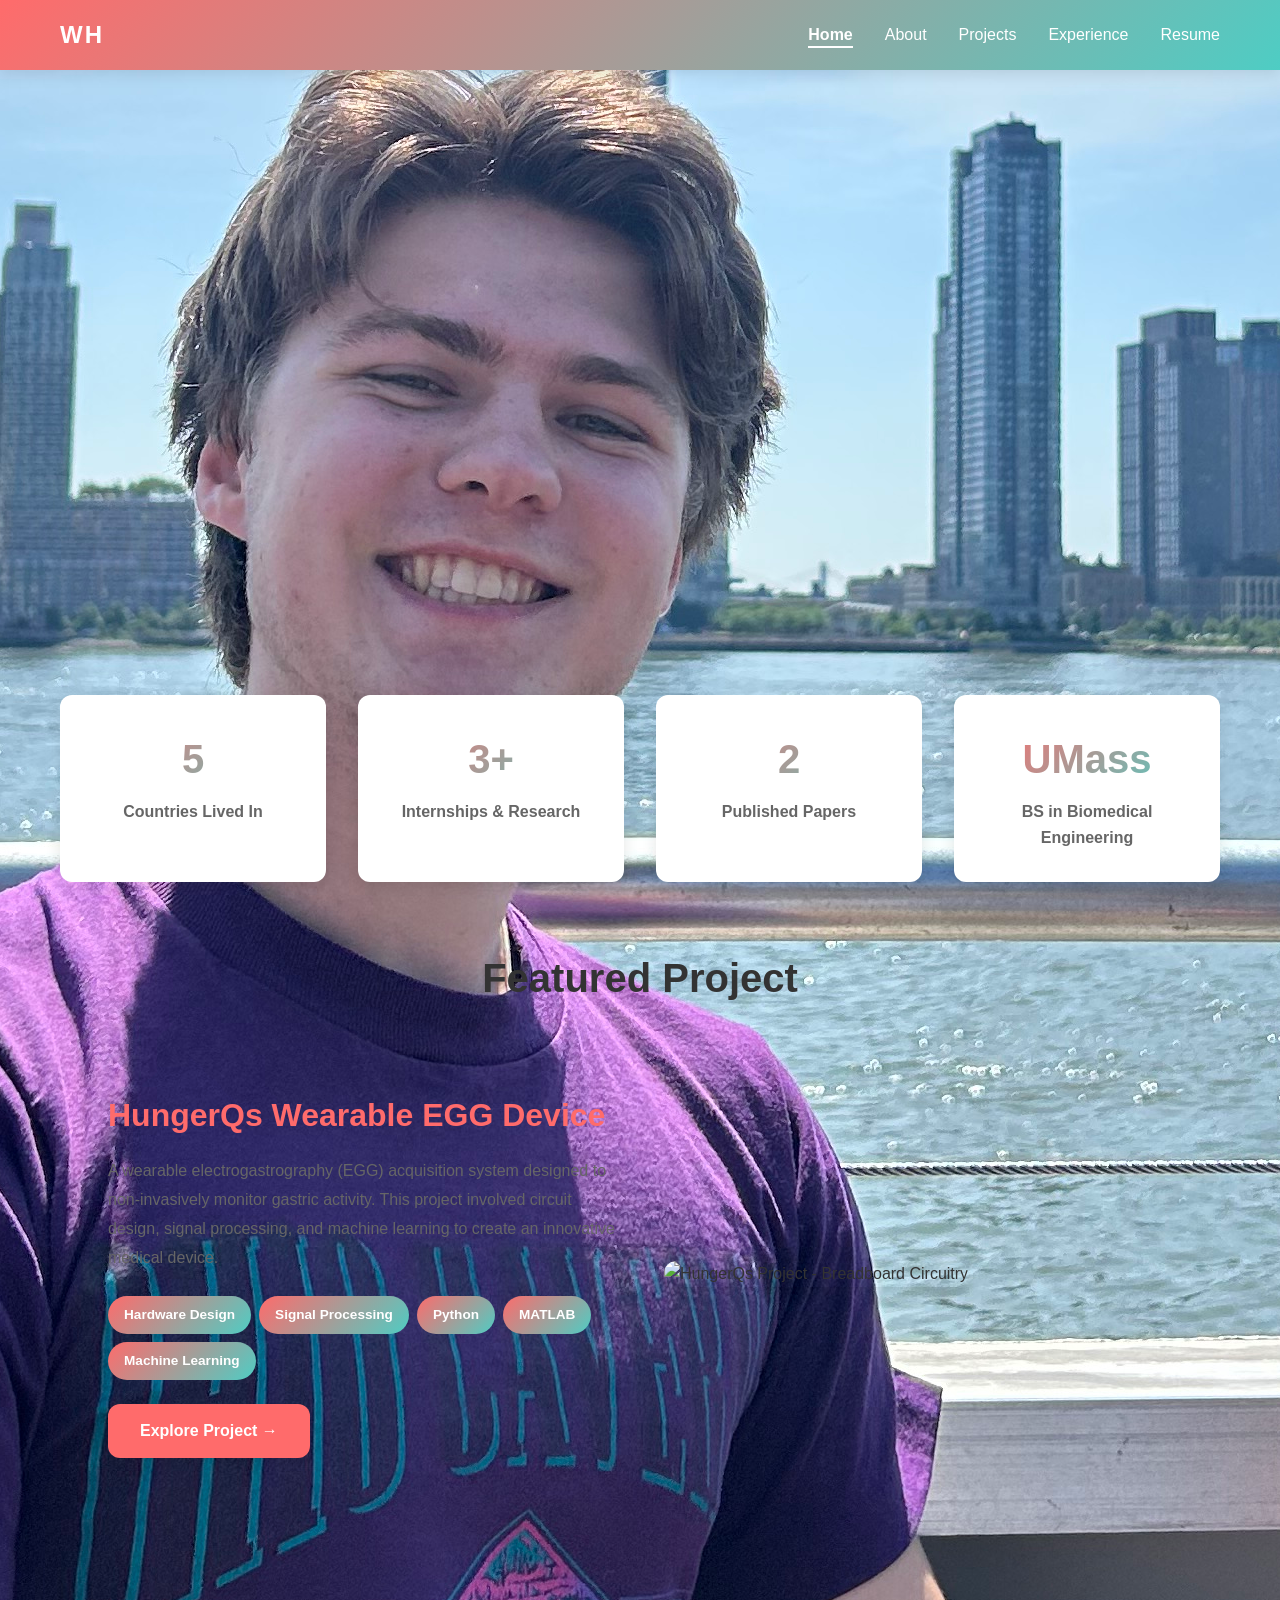
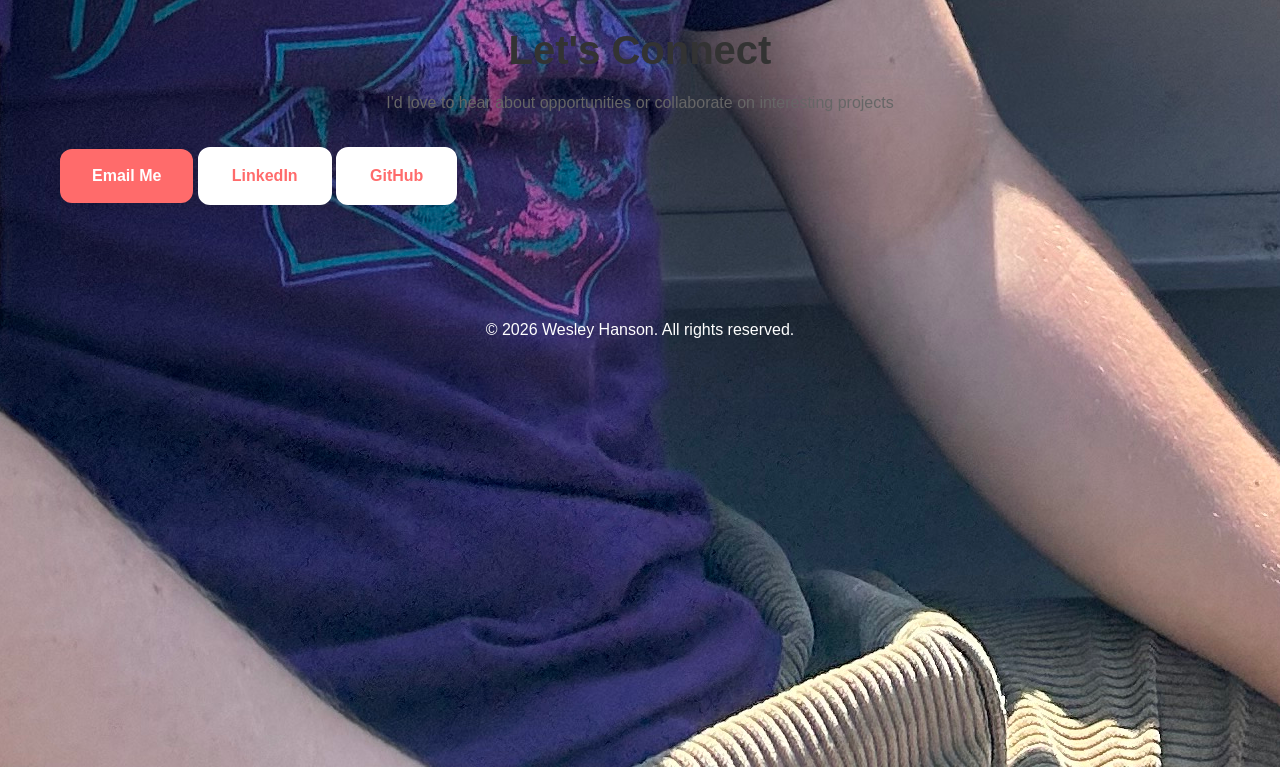
==== commit 1d4505d7: "Add headshot image to homepage hero section" ====
--- a/index.html
+++ b/index.html
@@ -27,7 +27,7 @@
             <div class="hero-text">
                 <h1>Wesley Hanson</h1>
                 <p class="tagline">Biomedical Engineer | Product Developer | Innovation Enthusiast</p>
-                <p class="intro">Biomedical Engineering grad with hands-on experience in mechanical design and development of medical and biomedical devices. Proficient in SolidWorks 3D modeling, [...]
+                <p class="intro">Biomedical Engineering grad with hands-on experience in hardware design, circuit development, and medical device prototyping. Leading innovative projects in wearable technology and biomedical innovation.</p>
                 
                 <div class="hero-buttons">
                     <a href="resume.html" class="btn btn-primary">View Resume</a>
@@ -36,10 +36,7 @@
             </div>
             <div class="hero-image">
                 <div class="headshot-placeholder">
-                    <svg viewBox="0 0 200 200" xmlns="http://www.w3.org/2000/svg">
-                        <circle cx="100" cy="60" r="40" fill="#FF6B6B"/>
-                        <path d="M 40 120 Q 40 100 100 100 Q 160 100 160 120 L 160 160 Q 160 180 140 180 L 60 180 Q 40 180 40 160 Z" fill="#4ECDC4"/>
-                    </svg>
+                    <img src="assets/IMG_8498.jpeg" alt="Wesley Hanson Headshot" class="headshot-img">
                 </div>
             </div>
         </div>
@@ -76,7 +73,7 @@
             <div class="featured-project">
                 <div class="featured-content">
                     <h3>HungerQs Wearable EGG Device</h3>
-                    <p>A wearable electrogastrography (EGG) acquisition system designed to non-invasively monitor gastric activity. This project involved circuit design, signal processing, and mac[...]
+                    <p>A wearable electrogastrography (EGG) acquisition system designed to non-invasively monitor gastric activity. This project involved circuit design, signal processing, and machine learning to create an innovative medical device.</p>
                     <div class="tech-stack">
                         <span>Hardware Design</span>
                         <span>Signal Processing</span>
@@ -87,7 +84,7 @@
                     <a href="projects.html#hungerqs" class="btn btn-primary">Explore Project →</a>
                 </div>
                 <div class="featured-image">
-                    <div class="image-placeholder gradient-blue"></div>
+                    <img src="assets/IMG_0682%20(1).jpeg" alt="HungerQs Project - Breadboard Circuitry" class="featured-img">
                 </div>
             </div>
         </div>
@@ -98,24 +95,10 @@
         <div class="container">
             <h2>Let's Connect</h2>
             <p>I'd love to hear about opportunities or collaborate on interesting projects</p>
-            
-            <div class="contact-info">
-                <a href="tel:+19793282717" class="contact-link">
-                    <span class="icon">📞</span>
-                    <span>(979) 328-2717</span>
-                </a>
-                <a href="mailto:wesleyhanson@gmail.com" class="contact-link">
-                    <span class="icon">📧</span>
-                    <span>wesleyhanson@gmail.com</span>
-                </a>
-                <a href="https://linkedin.com/in/wesleyhanson" class="contact-link" target="_blank">
-                    <span class="icon">💼</span>
-                    <span>LinkedIn</span>
-                </a>
-                <a href="https://github.com/wesleyhanson10" class="contact-link" target="_blank">
-                    <span class="icon">🐙</span>
-                    <span>GitHub</span>
-                </a>
+            <div class="contact-links">
+                <a href="mailto:wesleyhanson@gmail.com" class="btn btn-primary">Email Me</a>
+                <a href="https://linkedin.com/in/wesleyhanson" target="_blank" class="btn btn-secondary">LinkedIn</a>
+                <a href="https://github.com/wesleyhanson10" target="_blank" class="btn btn-secondary">GitHub</a>
             </div>
         </div>
     </section>
@@ -129,4 +112,4 @@
 
     <script src="js/script.js"></script>
 </body>
-</html>
+</html>
--- a/css/style.css
+++ b/css/style.css
@@ -191,7 +191,7 @@
 
 /* Headshot Image */
 .headshot-image {
-  max-width: 400px;
+  max-width: 200px;
   width: 100%;
   height: auto;
   border-radius: 12px;
@@ -202,10 +202,9 @@
 /* Stats Section */
 .stats {
   display: grid;
-  grid-template-columns: repeat(4, 1fr);
+  grid-template-columns: repeat(auto-fit, minmax(200px, 1fr));
   gap: 2rem;
   margin-bottom: 4rem;
-  width: 100%;
 }
 
 .stat-card {
@@ -434,7 +433,7 @@
 }
 
 .world-map {
-  max-width: 100%;
+  max-width: 600px;
   width: 100%;
   height: auto;
   border-radius: var(--border-radius);
@@ -1039,10 +1038,6 @@
     font-size: 0.9rem;
   }
 
-  .stats {
-    grid-template-columns: repeat(2, 1fr);
-  }
-
   .featured-project {
     grid-template-columns: 1fr;
   }
@@ -1068,7 +1063,7 @@
   }
 
   .headshot-image {
-    max-width: 300px;
+    max-width: 150px;
   }
 }
 
@@ -1086,15 +1081,11 @@
     gap: 0.5rem;
   }
 
-  .stats {
-    grid-template-columns: 1fr;
-  }
-
   .project-images {
     grid-template-columns: 1fr;
   }
 
   .headshot-image {
-    max-width: 200px;
-  }
-}+    max-width: 120px;
+  }
+}
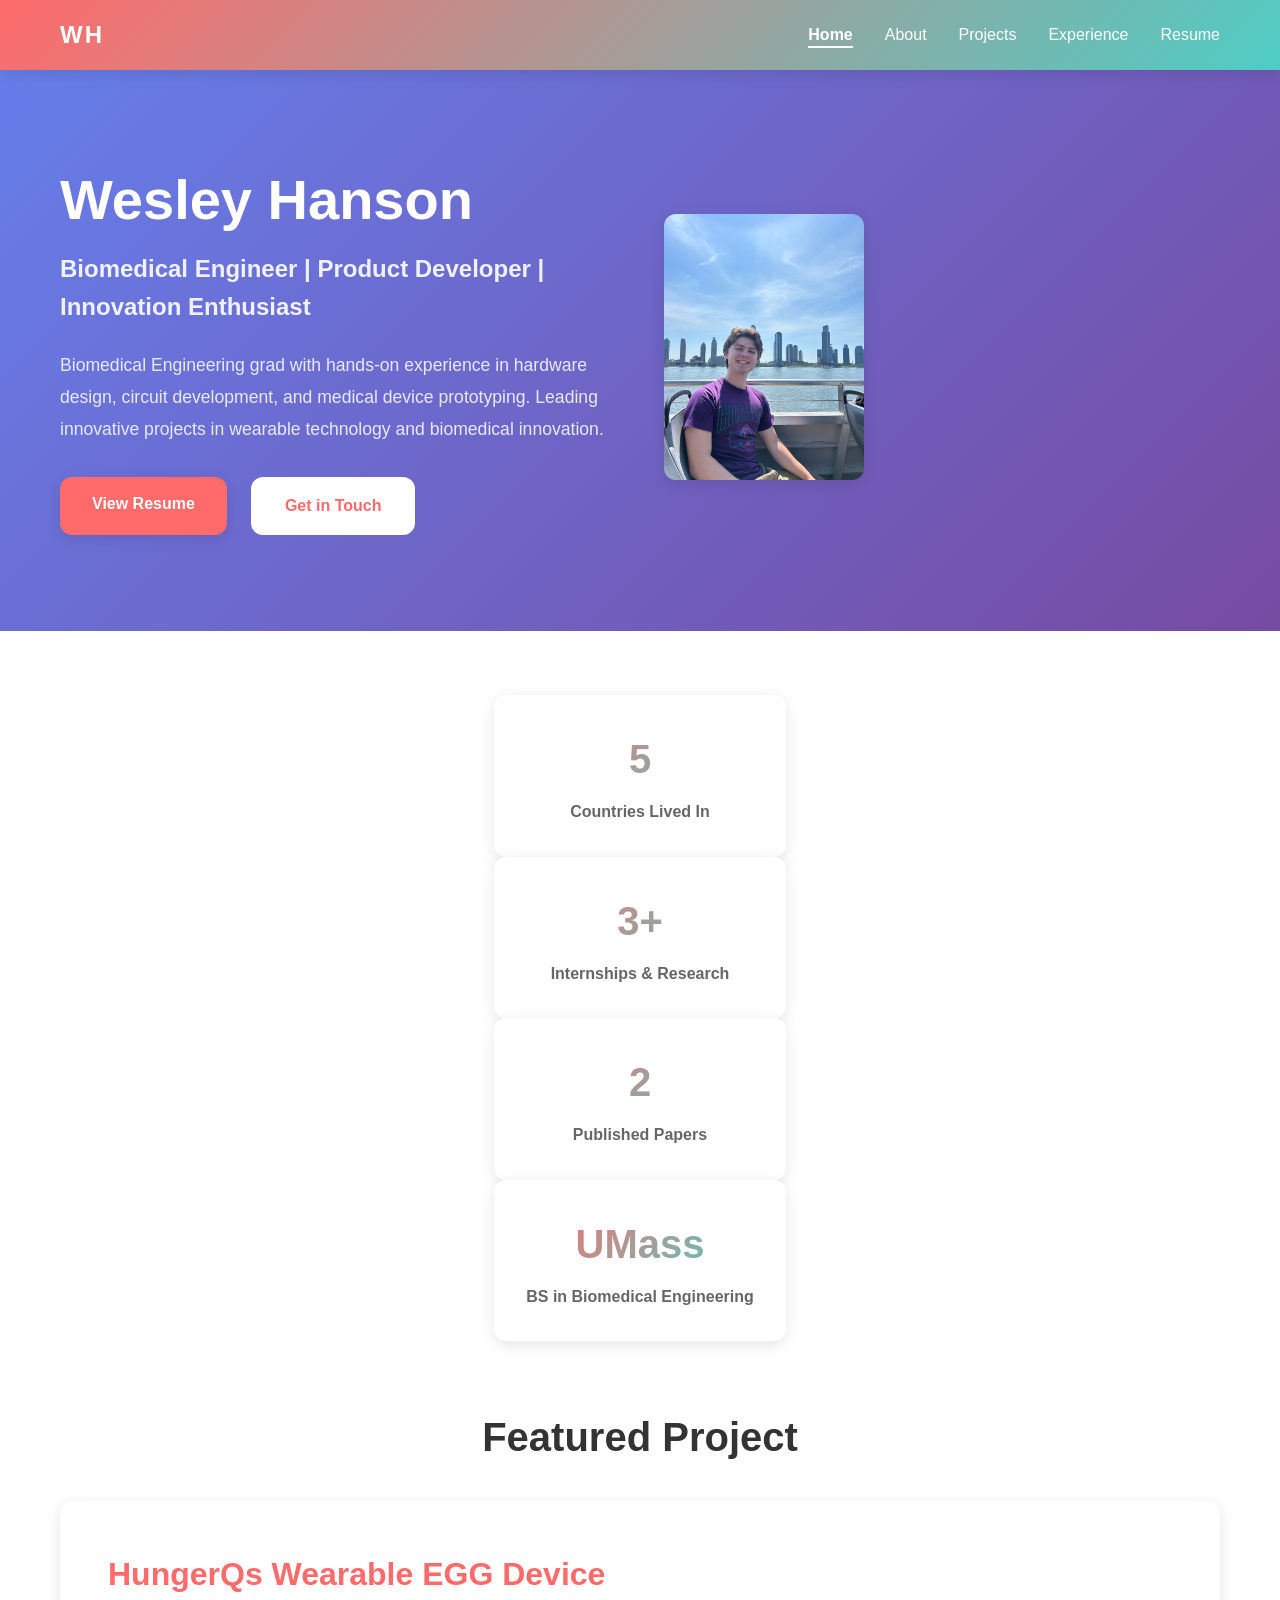
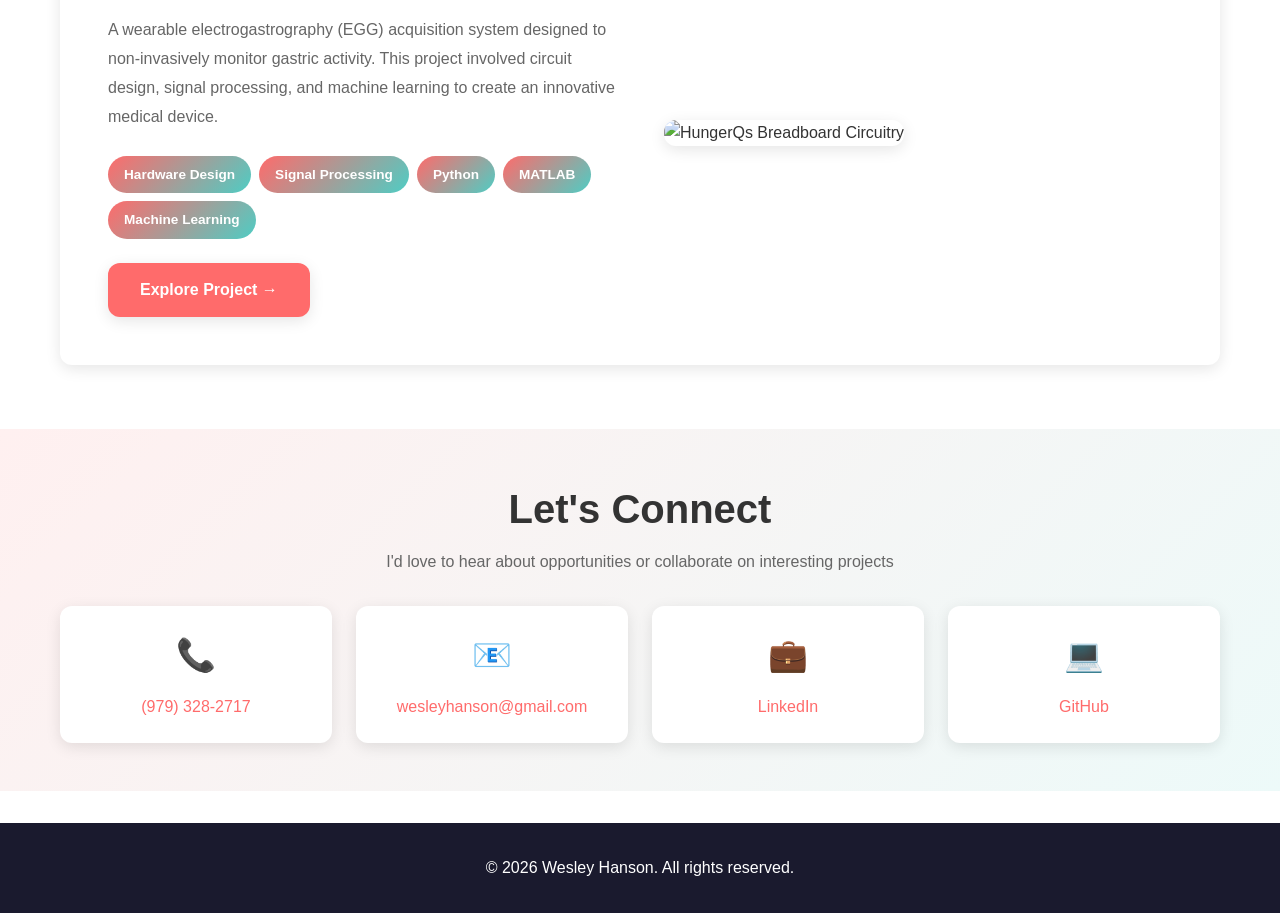
==== commit 92cf9ca3: "Update index.html with headshot image in hero section" ====
--- a/index.html
+++ b/index.html
@@ -35,33 +35,29 @@
                 </div>
             </div>
             <div class="hero-image">
-                <div class="headshot-placeholder">
-                    <img src="assets/IMG_8498.jpeg" alt="Wesley Hanson Headshot" class="headshot-img">
-                </div>
+                <img src="assets/IMG_8498.jpeg" alt="Wesley Hanson Professional Headshot" class="headshot-image">
             </div>
         </div>
     </section>
 
     <!-- Quick Stats -->
-    <section class="stats-section">
+    <section class="stats">
         <div class="container">
-            <div class="stats">
-                <div class="stat-card">
-                    <div class="stat-number">5</div>
-                    <p>Countries Lived In</p>
-                </div>
-                <div class="stat-card">
-                    <div class="stat-number">3+</div>
-                    <p>Internships & Research</p>
-                </div>
-                <div class="stat-card">
-                    <div class="stat-number">2</div>
-                    <p>Published Papers</p>
-                </div>
-                <div class="stat-card">
-                    <div class="stat-number">UMass</div>
-                    <p>BS in Biomedical Engineering</p>
-                </div>
+            <div class="stat-card">
+                <div class="stat-number">5</div>
+                <p>Countries Lived In</p>
+            </div>
+            <div class="stat-card">
+                <div class="stat-number">3+</div>
+                <p>Internships & Research</p>
+            </div>
+            <div class="stat-card">
+                <div class="stat-number">2</div>
+                <p>Published Papers</p>
+            </div>
+            <div class="stat-card">
+                <div class="stat-number">UMass</div>
+                <p>BS in Biomedical Engineering</p>
             </div>
         </div>
     </section>
@@ -84,7 +80,7 @@
                     <a href="projects.html#hungerqs" class="btn btn-primary">Explore Project →</a>
                 </div>
                 <div class="featured-image">
-                    <img src="assets/IMG_0682%20(1).jpeg" alt="HungerQs Project - Breadboard Circuitry" class="featured-img">
+                    <img src="assets/IMG_0682%20(1).jpeg" alt="HungerQs Breadboard Circuitry" class="featured-img">
                 </div>
             </div>
         </div>
@@ -95,10 +91,24 @@
         <div class="container">
             <h2>Let's Connect</h2>
             <p>I'd love to hear about opportunities or collaborate on interesting projects</p>
-            <div class="contact-links">
-                <a href="mailto:wesleyhanson@gmail.com" class="btn btn-primary">Email Me</a>
-                <a href="https://linkedin.com/in/wesleyhanson" target="_blank" class="btn btn-secondary">LinkedIn</a>
-                <a href="https://github.com/wesleyhanson10" target="_blank" class="btn btn-secondary">GitHub</a>
+            
+            <div class="contact-info">
+                <a href="tel:+19793282717" class="contact-link">
+                    <span class="icon">📞</span>
+                    <span>(979) 328-2717</span>
+                </a>
+                <a href="mailto:wesleyhanson@gmail.com" class="contact-link">
+                    <span class="icon">📧</span>
+                    <span>wesleyhanson@gmail.com</span>
+                </a>
+                <a href="https://linkedin.com/in/wesleyhanson" target="_blank" class="contact-link">
+                    <span class="icon">💼</span>
+                    <span>LinkedIn</span>
+                </a>
+                <a href="https://github.com/wesleyhanson10" target="_blank" class="contact-link">
+                    <span class="icon">💻</span>
+                    <span>GitHub</span>
+                </a>
             </div>
         </div>
     </section>
